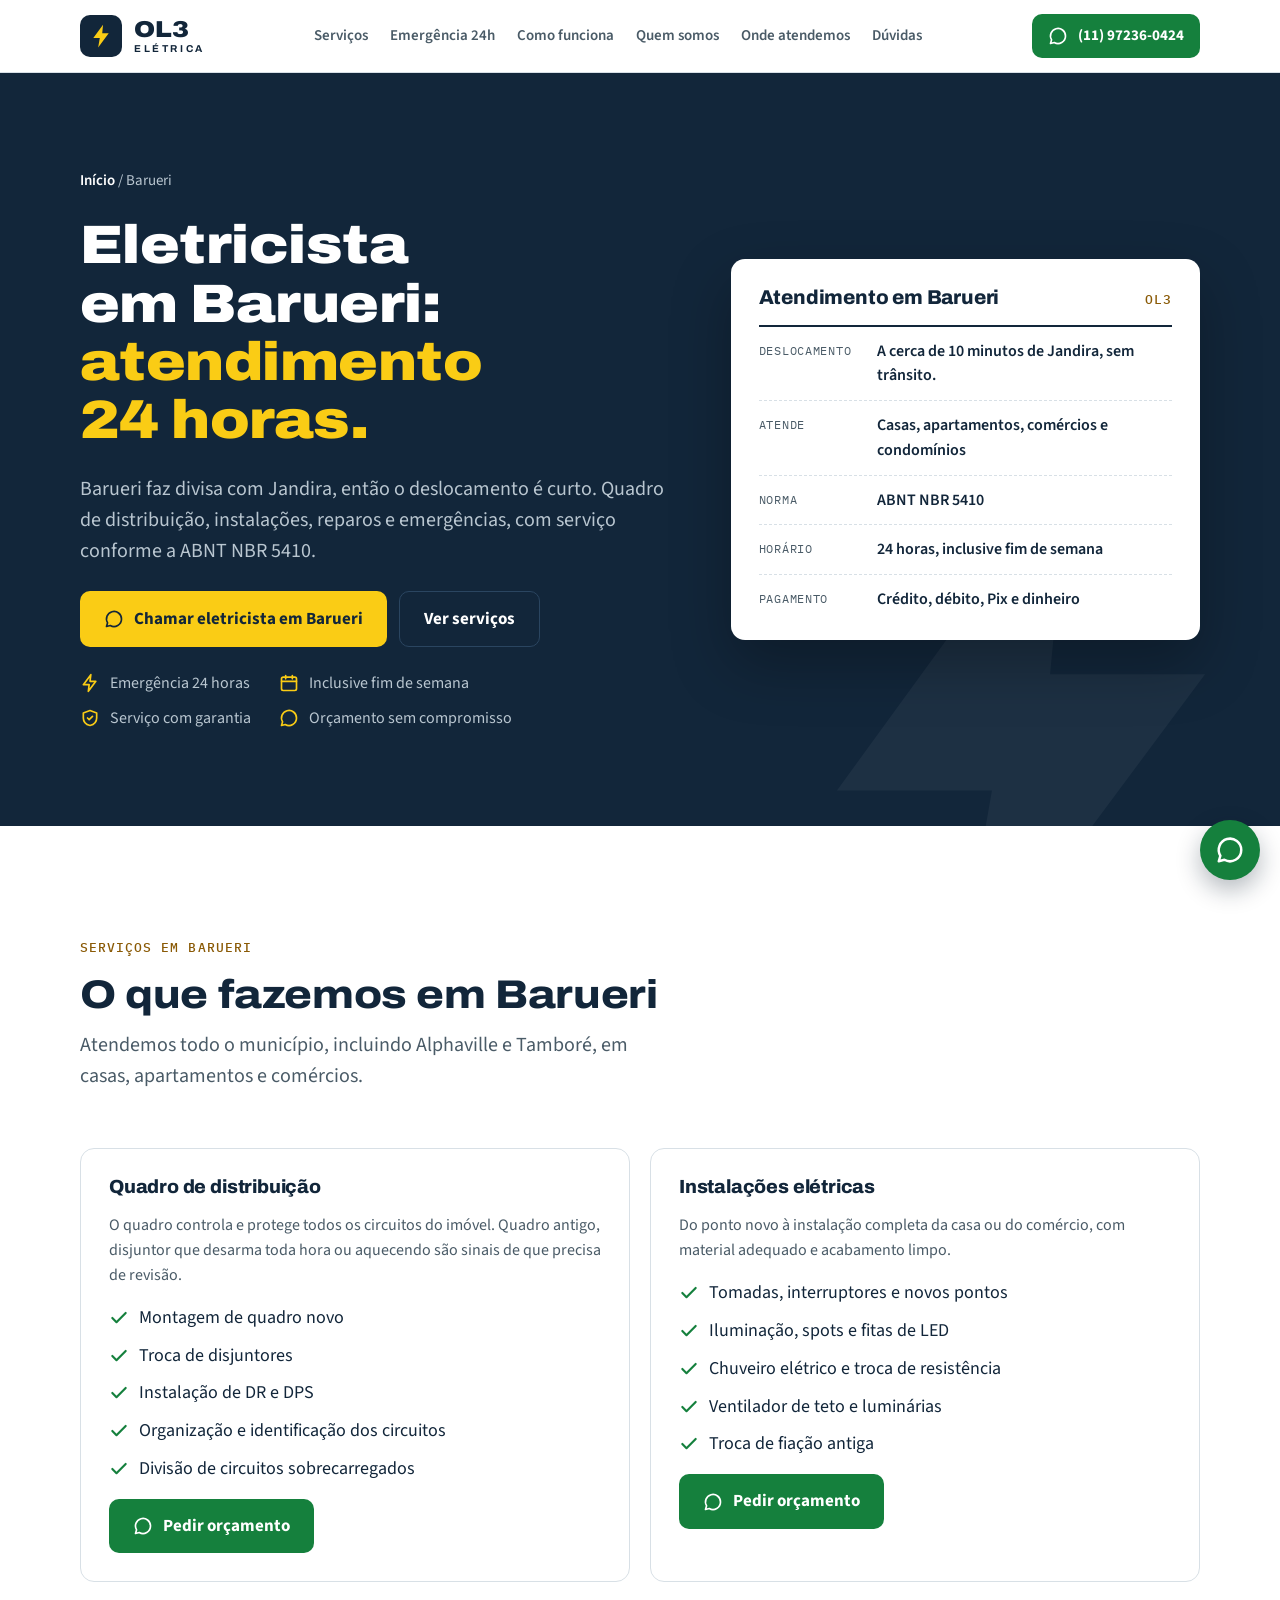
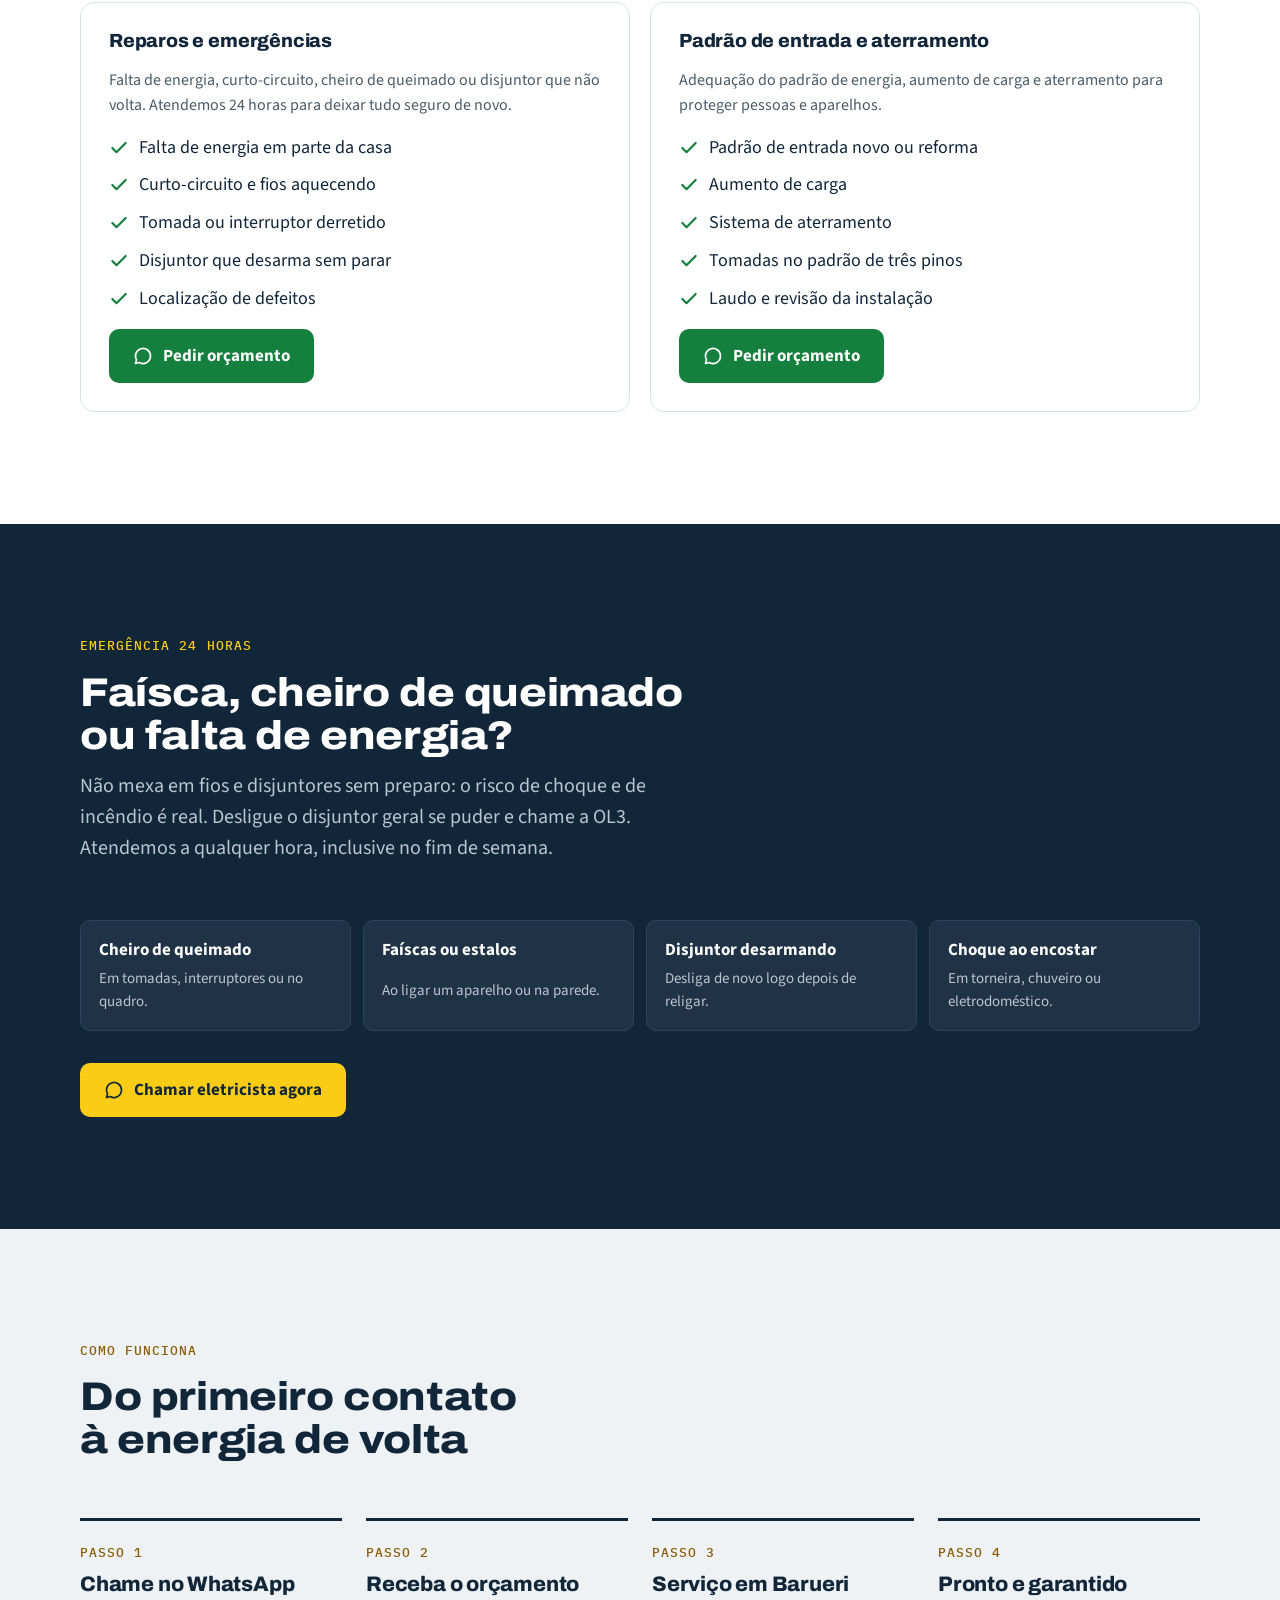
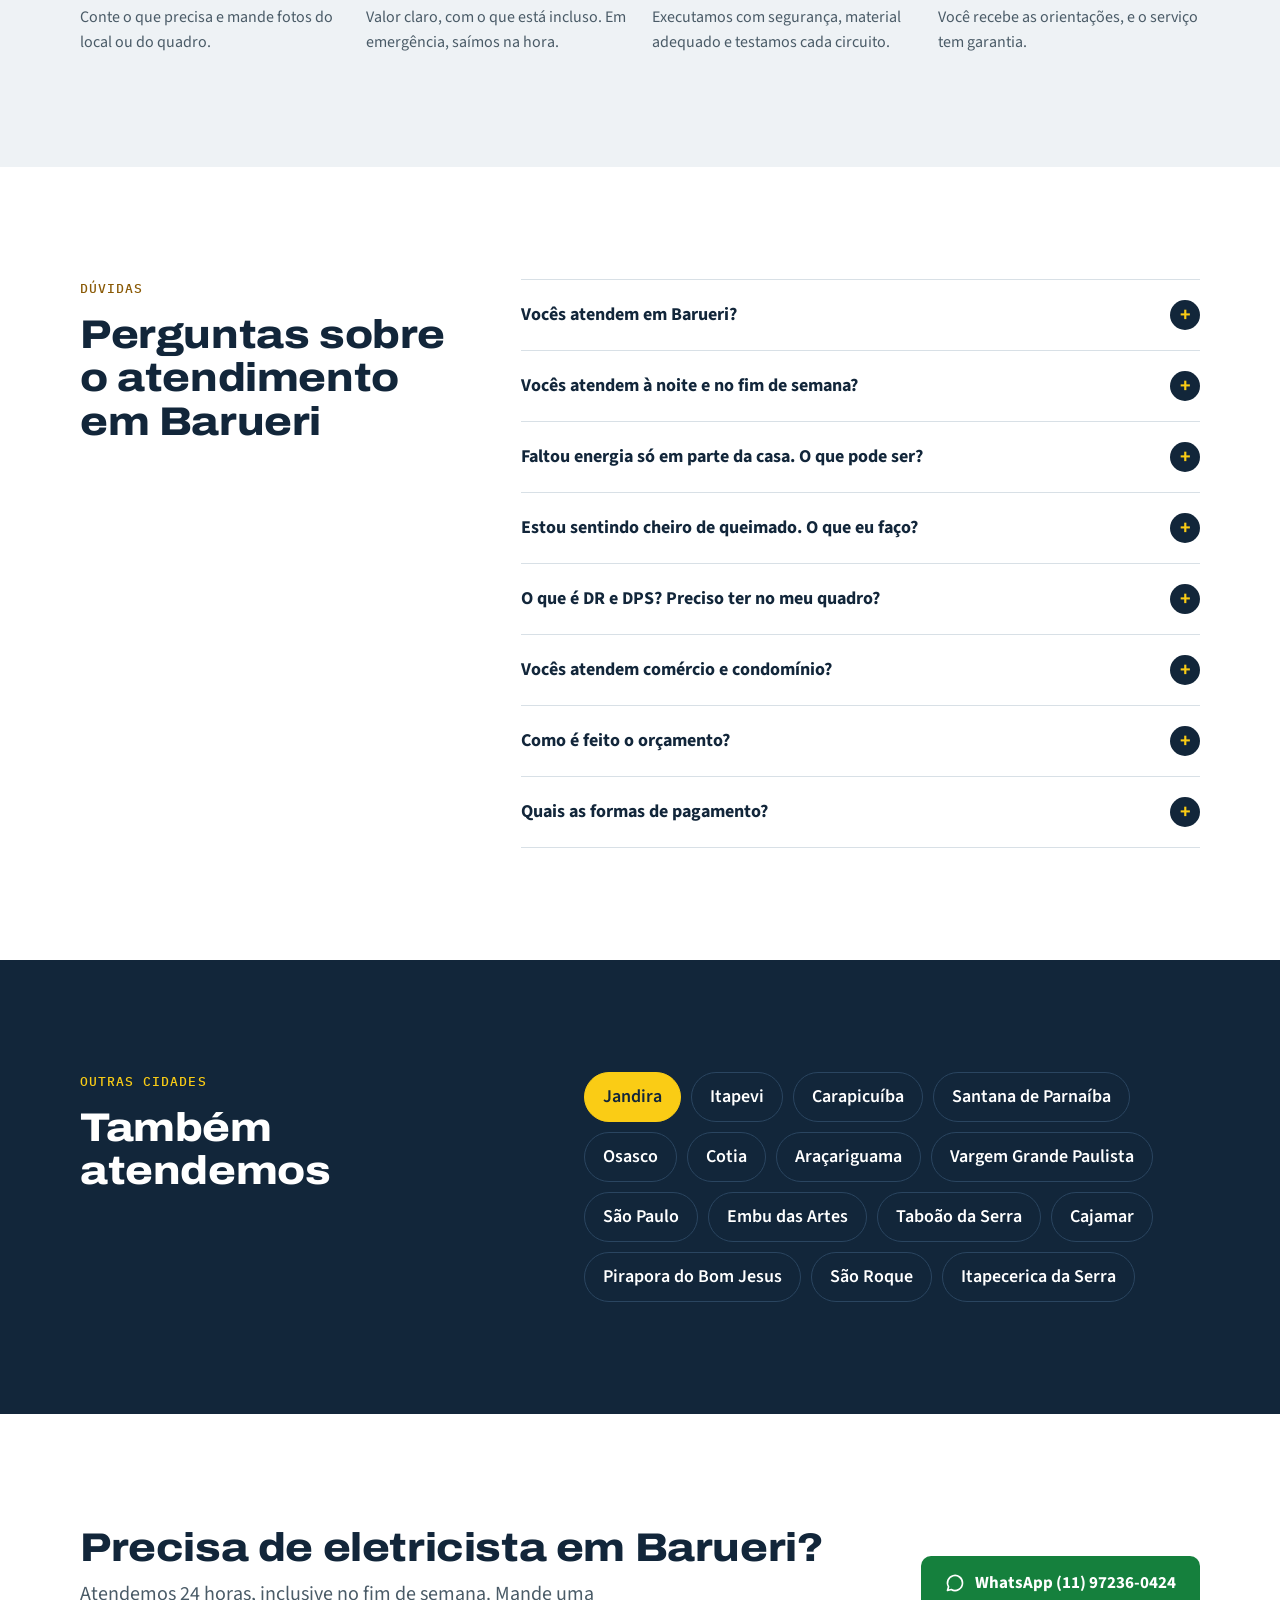
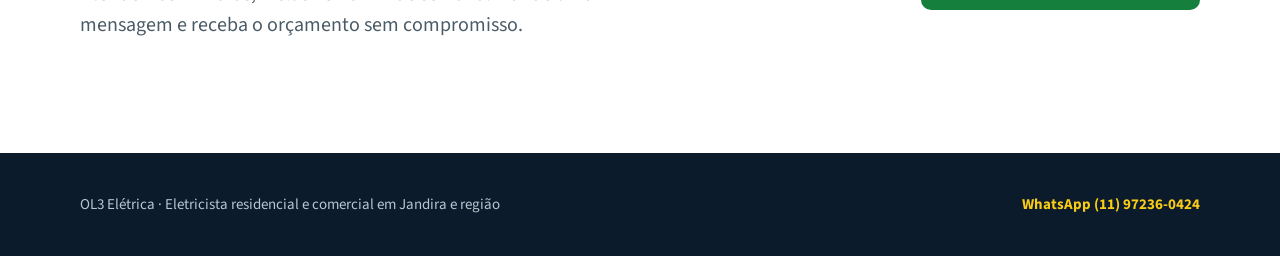
==== eletricista-barueri/index.html @ 916d2ab7 "Site da OL3 Elétrica: página de vendas e páginas por cidade Site estático gerado por scripts/gerar_s" ====
<!doctype html>
<html lang="pt-BR">
<head>
<meta charset="utf-8">
<meta name="viewport" content="width=device-width, initial-scale=1, viewport-fit=cover">
<title>Eletricista em Barueri 24h | OL3 Elétrica</title>
<meta name="description" content="Eletricista em Barueri: quadro de distribuição, instalações, reparos e emergência 24h, inclusive fim de semana. Orçamento sem compromisso no WhatsApp.">
<link rel="canonical" href="https://ol3-eletrica.vercel.app/eletricista-barueri/">
<meta property="og:title" content="Eletricista em Barueri | OL3 Elétrica">
<meta property="og:description" content="Eletricista em Barueri: quadro de distribuição, instalações, reparos e emergência 24h, inclusive fim de semana. Orçamento sem compromisso no WhatsApp.">
<meta property="og:type" content="website">
<meta property="og:url" content="https://ol3-eletrica.vercel.app/eletricista-barueri/">
<meta property="og:image" content="https://ol3-eletrica.vercel.app/assets/og-image.jpg">
<meta property="og:image:width" content="1200">
<meta property="og:image:height" content="630">
<meta property="og:image:alt" content="OL3 Elétrica: eletricista 24 horas em Jandira e região">
<meta property="og:locale" content="pt_BR">
<meta property="og:site_name" content="OL3 Elétrica">
<meta name="twitter:card" content="summary_large_image">
<meta name="theme-color" content="#12263A">
<link rel="icon" href="../favicon.svg" type="image/svg+xml">
<link rel="preconnect" href="https://fonts.googleapis.com">
<link rel="preconnect" href="https://fonts.gstatic.com" crossorigin>
<link rel="stylesheet" href="https://fonts.googleapis.com/css2?family=Archivo:wdth,wght@100,700;100,800;100,900;112,800;112,900&amp;family=IBM+Plex+Mono:wght@500&amp;family=Source+Sans+3:wght@400;600;700&amp;display=swap">
<link rel="stylesheet" href="../assets/site.css">
<script type="application/ld+json">
{
  "@context": "https://schema.org",
  "@type": "Service",
  "name": "Eletricista em Barueri",
  "serviceType": "Serviços elétricos residenciais e comerciais",
  "provider": {
    "@id": "https://ol3-eletrica.vercel.app/#empresa",
    "@type": "Electrician",
    "name": "OL3 Elétrica",
    "telephone": "+55-11-97236-0424",
    "url": "https://ol3-eletrica.vercel.app/"
  },
  "areaServed": {
    "@type": "City",
    "name": "Barueri"
  },
  "hoursAvailable": {
    "@type": "OpeningHoursSpecification",
    "dayOfWeek": [
      "Monday",
      "Tuesday",
      "Wednesday",
      "Thursday",
      "Friday",
      "Saturday",
      "Sunday"
    ],
    "opens": "00:00",
    "closes": "23:59"
  },
  "url": "https://ol3-eletrica.vercel.app/eletricista-barueri/"
}
</script>
<script type="application/ld+json">
{
  "@context": "https://schema.org",
  "@type": "BreadcrumbList",
  "itemListElement": [
    {
      "@type": "ListItem",
      "position": 1,
      "name": "Início",
      "item": "https://ol3-eletrica.vercel.app/"
    },
    {
      "@type": "ListItem",
      "position": 2,
      "name": "Eletricista em Barueri",
      "item": "https://ol3-eletrica.vercel.app/eletricista-barueri/"
    }
  ]
}
</script>
<script type="application/ld+json">
{
  "@context": "https://schema.org",
  "@type": "FAQPage",
  "mainEntity": [
    {
      "@type": "Question",
      "name": "Vocês atendem em Barueri?",
      "acceptedAnswer": {
        "@type": "Answer",
        "text": "Sim. Atendemos todo o município, incluindo Alphaville e Tamboré, em casas, apartamentos e comércios. A cerca de 10 minutos de Jandira, sem trânsito."
      }
    },
    {
      "@type": "Question",
      "name": "Vocês atendem à noite e no fim de semana?",
      "acceptedAnswer": {
        "@type": "Answer",
        "text": "Sim. Atendemos 24 horas, inclusive no fim de semana. Em emergência, chame no WhatsApp e conte o que aconteceu."
      }
    },
    {
      "@type": "Question",
      "name": "Faltou energia só em parte da casa. O que pode ser?",
      "acceptedAnswer": {
        "@type": "Answer",
        "text": "Normalmente é um disjuntor desarmado, um DR atuando ou um defeito no circuito. Confira o quadro. Se o disjuntor desarmar de novo ao religar, não insista: há um problema no circuito e é hora de chamar um eletricista."
      }
    },
    {
      "@type": "Question",
      "name": "Estou sentindo cheiro de queimado. O que eu faço?",
      "acceptedAnswer": {
        "@type": "Answer",
        "text": "Desligue o disjuntor do circuito (ou o geral, se não souber qual é), não mexa em fios e chame um eletricista. Cheiro de queimado indica aquecimento e risco de incêndio."
      }
    },
    {
      "@type": "Question",
      "name": "O que é DR e DPS? Preciso ter no meu quadro?",
      "acceptedAnswer": {
        "@type": "Answer",
        "text": "O DR desliga o circuito quando há fuga de corrente e protege as pessoas contra choque. O DPS protege os aparelhos contra surtos, como os causados por raios. A norma NBR 5410 exige o DR nas áreas molhadas, e os dois são recomendados para toda casa."
      }
    },
    {
      "@type": "Question",
      "name": "Vocês atendem comércio e condomínio?",
      "acceptedAnswer": {
        "@type": "Answer",
        "text": "Sim. Atendemos casas, apartamentos, lojas, escritórios e áreas comuns de condomínios."
      }
    },
    {
      "@type": "Question",
      "name": "Como é feito o orçamento?",
      "acceptedAnswer": {
        "@type": "Answer",
        "text": "Pelo WhatsApp. Conte o que precisa e mande fotos do local ou do quadro. Para serviços maiores, agendamos uma visita. Você só aprova depois de ver o que está incluso."
      }
    },
    {
      "@type": "Question",
      "name": "Quais as formas de pagamento?",
      "acceptedAnswer": {
        "@type": "Answer",
        "text": "Cartão de crédito, cartão de débito, Pix e dinheiro."
      }
    }
  ]
}
</script>
</head>
<body>

<svg width="0" height="0" style="position:absolute" aria-hidden="true">
  <defs>
    <symbol id="i-wa" viewBox="0 0 24 24"><path d="M21 12a9 9 0 0 1-13.5 7.8L3 21l1.3-4.4A9 9 0 1 1 21 12z" fill="none" stroke="currentColor" stroke-width="2" stroke-linecap="round" stroke-linejoin="round"/></symbol>
    <symbol id="i-check" viewBox="0 0 24 24"><path d="M20 6 9 17l-5-5" fill="none" stroke="#15803D" stroke-width="2.6" stroke-linecap="round" stroke-linejoin="round"/></symbol>
    <symbol id="i-logo" viewBox="0 0 64 64"><path d="M37 4 13 37h16l-4 23 26-35H35z" fill="#FACC15"/></symbol>
    <symbol id="i-bolt" viewBox="0 0 24 24"><path d="M13 2 4 14h7l-1 8 9-12h-7z" fill="none" stroke="currentColor" stroke-width="2" stroke-linecap="round" stroke-linejoin="round"/></symbol>
    <symbol id="i-cal" viewBox="0 0 24 24"><g fill="none" stroke="currentColor" stroke-width="2" stroke-linecap="round" stroke-linejoin="round"><rect x="3" y="5" width="18" height="16" rx="2"/><path d="M3 10h18M8 3v4M16 3v4"/></g></symbol>
    <symbol id="i-shield" viewBox="0 0 24 24"><g fill="none" stroke="currentColor" stroke-width="2" stroke-linecap="round" stroke-linejoin="round"><path d="M12 3l8 3v6c0 5-3.5 8-8 9-4.5-1-8-4-8-9V6z"/><path d="m9 12 2 2 4-4"/></g></symbol>
    <symbol id="i-alert" viewBox="0 0 24 24"><g fill="none" stroke="currentColor" stroke-width="2" stroke-linecap="round" stroke-linejoin="round"><path d="M10.3 3.9 1.8 18a2 2 0 0 0 1.7 3h17a2 2 0 0 0 1.7-3L13.7 3.9a2 2 0 0 0-3.4 0z"/><path d="M12 9v4M12 17h.01"/></g></symbol>
  </defs>
</svg>

<header class="top">
  <div class="wrap top-bar">
    <a class="brand" href="../" aria-label="OL3 Elétrica, início">
      <span class="brand-mark"><svg width="26" height="26" aria-hidden="true"><use href="#i-logo"/></svg></span>
      <span class="brand-name"><b>OL3</b><small>ELÉTRICA</small></span>
    </a>
    <nav class="nav" aria-label="Principal">
      <a href="../#servicos">Serviços</a>
      <a href="../#emergencia">Emergência 24h</a>
      <a href="../#como-funciona">Como funciona</a>
      <a href="../#quem-somos">Quem somos</a>
      <a href="../#regioes">Onde atendemos</a>
      <a href="../#duvidas">Dúvidas</a>
    </nav>
    <a class="btn btn--whats" href="https://wa.me/5511972360424?text=Ol%C3%A1%21%20Preciso%20de%20um%20eletricista%20em%20Barueri." aria-label="WhatsApp (11) 97236-0424">
      <svg width="20" height="20" aria-hidden="true"><use href="#i-wa"/></svg><span>(11) 97236-0424</span>
    </a>
  </div>
  <nav class="subnav" aria-label="Seções">
    <div class="wrap">
      <a href="../#servicos">Serviços</a>
      <a href="../#emergencia">Emergência 24h</a>
      <a href="../#como-funciona">Como funciona</a>
      <a href="../#quem-somos">Quem somos</a>
      <a href="../#regioes">Onde atendemos</a>
      <a href="../#duvidas">Dúvidas</a>
    </div>
  </nav>
</header>

<main>

<section class="hero">
  <svg class="hero-flame" viewBox="0 0 64 64" aria-hidden="true"><path d="M37 4 13 37h16l-4 23 26-35H35z"/></svg>
  <div class="wrap hero-grid">
    <div class="hero-copy">
      <nav class="crumbs" aria-label="Você está em"><a href="../">Início</a> <span aria-hidden="true">/</span> Barueri</nav>
      <h1>Eletricista em Barueri: <em>atendimento 24 horas.</em></h1>
      <p class="lead">Barueri faz divisa com Jandira, então o deslocamento é curto. Quadro de distribuição, instalações, reparos e emergências, com serviço conforme a ABNT NBR 5410.</p>
      <div class="actions">
        <a class="btn btn--flame" href="https://wa.me/5511972360424?text=Ol%C3%A1%21%20Preciso%20de%20um%20eletricista%20em%20Barueri."><svg width="20" height="20" aria-hidden="true"><use href="#i-wa"/></svg>Chamar eletricista em Barueri</a>
        <a class="btn btn--ghost" href="#servicos">Ver serviços</a>
      </div>
      <ul class="proof">
        <li><svg width="20" height="20" aria-hidden="true"><use href="#i-bolt"/></svg>Emergência 24 horas</li>
        <li><svg width="20" height="20" aria-hidden="true"><use href="#i-cal"/></svg>Inclusive fim de semana</li>
        <li><svg width="20" height="20" aria-hidden="true"><use href="#i-shield"/></svg>Serviço com garantia</li>
        <li><svg width="20" height="20" aria-hidden="true"><use href="#i-wa"/></svg>Orçamento sem compromisso</li>
      </ul>
    </div>
    <aside class="sheet" aria-label="Resumo do atendimento em Barueri">
      <div class="sheet-title"><h2>Atendimento em Barueri</h2><span class="label">OL3</span></div>
      <dl>
        <div class="row"><dt>Deslocamento</dt><dd>A cerca de 10 minutos de Jandira, sem trânsito.</dd></div>
        <div class="row"><dt>Atende</dt><dd>Casas, apartamentos, comércios e condomínios</dd></div>
        <div class="row"><dt>Norma</dt><dd>ABNT NBR 5410</dd></div>
        <div class="row"><dt>Horário</dt><dd>24 horas, inclusive fim de semana</dd></div>
        <div class="row"><dt>Pagamento</dt><dd>Crédito, débito, Pix e dinheiro</dd></div>
      </dl>
    </aside>
  </div>
</section>

<section id="servicos" class="band">
  <div class="wrap">
    <div class="head">
      <span class="label">Serviços em Barueri</span>
      <h2>O que fazemos em Barueri</h2>
      <p class="lead">Atendemos todo o município, incluindo Alphaville e Tamboré, em casas, apartamentos e comércios.</p>
    </div>
    <div class="grid2">
      <article class="panel" id="quadro">
        <h3>Quadro de distribuição</h3>
        <p class="muted">O quadro controla e protege todos os circuitos do imóvel. Quadro antigo, disjuntor que desarma toda hora ou aquecendo são sinais de que precisa de revisão.</p>
        <ul class="list">
          <li><svg width="20" height="20" aria-hidden="true"><use href="#i-check"/></svg>Montagem de quadro novo</li>
          <li><svg width="20" height="20" aria-hidden="true"><use href="#i-check"/></svg>Troca de disjuntores</li>
          <li><svg width="20" height="20" aria-hidden="true"><use href="#i-check"/></svg>Instalação de DR e DPS</li>
          <li><svg width="20" height="20" aria-hidden="true"><use href="#i-check"/></svg>Organização e identificação dos circuitos</li>
          <li><svg width="20" height="20" aria-hidden="true"><use href="#i-check"/></svg>Divisão de circuitos sobrecarregados</li>
        </ul>
        <a class="btn btn--whats" href="https://wa.me/5511972360424?text=Ol%C3%A1%21%20Quero%20um%20or%C3%A7amento%20em%20Barueri%20para%20quadro%20de%20distribui%C3%A7%C3%A3o."><svg width="20" height="20" aria-hidden="true"><use href="#i-wa"/></svg>Pedir orçamento</a>
      </article>
      <article class="panel" id="instalacoes">
        <h3>Instalações elétricas</h3>
        <p class="muted">Do ponto novo à instalação completa da casa ou do comércio, com material adequado e acabamento limpo.</p>
        <ul class="list">
          <li><svg width="20" height="20" aria-hidden="true"><use href="#i-check"/></svg>Tomadas, interruptores e novos pontos</li>
          <li><svg width="20" height="20" aria-hidden="true"><use href="#i-check"/></svg>Iluminação, spots e fitas de LED</li>
          <li><svg width="20" height="20" aria-hidden="true"><use href="#i-check"/></svg>Chuveiro elétrico e troca de resistência</li>
          <li><svg width="20" height="20" aria-hidden="true"><use href="#i-check"/></svg>Ventilador de teto e luminárias</li>
          <li><svg width="20" height="20" aria-hidden="true"><use href="#i-check"/></svg>Troca de fiação antiga</li>
        </ul>
        <a class="btn btn--whats" href="https://wa.me/5511972360424?text=Ol%C3%A1%21%20Quero%20um%20or%C3%A7amento%20em%20Barueri%20de%20instala%C3%A7%C3%A3o%20el%C3%A9trica."><svg width="20" height="20" aria-hidden="true"><use href="#i-wa"/></svg>Pedir orçamento</a>
      </article>
      <article class="panel" id="reparos">
        <h3>Reparos e emergências</h3>
        <p class="muted">Falta de energia, curto-circuito, cheiro de queimado ou disjuntor que não volta. Atendemos 24 horas para deixar tudo seguro de novo.</p>
        <ul class="list">
          <li><svg width="20" height="20" aria-hidden="true"><use href="#i-check"/></svg>Falta de energia em parte da casa</li>
          <li><svg width="20" height="20" aria-hidden="true"><use href="#i-check"/></svg>Curto-circuito e fios aquecendo</li>
          <li><svg width="20" height="20" aria-hidden="true"><use href="#i-check"/></svg>Tomada ou interruptor derretido</li>
          <li><svg width="20" height="20" aria-hidden="true"><use href="#i-check"/></svg>Disjuntor que desarma sem parar</li>
          <li><svg width="20" height="20" aria-hidden="true"><use href="#i-check"/></svg>Localização de defeitos</li>
        </ul>
        <a class="btn btn--whats" href="https://wa.me/5511972360424?text=Ol%C3%A1%21%20Preciso%20de%20um%20eletricista%20em%20Barueri%20para%20um%20reparo."><svg width="20" height="20" aria-hidden="true"><use href="#i-wa"/></svg>Pedir orçamento</a>
      </article>
      <article class="panel" id="padrao">
        <h3>Padrão de entrada e aterramento</h3>
        <p class="muted">Adequação do padrão de energia, aumento de carga e aterramento para proteger pessoas e aparelhos.</p>
        <ul class="list">
          <li><svg width="20" height="20" aria-hidden="true"><use href="#i-check"/></svg>Padrão de entrada novo ou reforma</li>
          <li><svg width="20" height="20" aria-hidden="true"><use href="#i-check"/></svg>Aumento de carga</li>
          <li><svg width="20" height="20" aria-hidden="true"><use href="#i-check"/></svg>Sistema de aterramento</li>
          <li><svg width="20" height="20" aria-hidden="true"><use href="#i-check"/></svg>Tomadas no padrão de três pinos</li>
          <li><svg width="20" height="20" aria-hidden="true"><use href="#i-check"/></svg>Laudo e revisão da instalação</li>
        </ul>
        <a class="btn btn--whats" href="https://wa.me/5511972360424?text=Ol%C3%A1%21%20Quero%20um%20or%C3%A7amento%20em%20Barueri%20para%20padr%C3%A3o%20de%20entrada%20ou%20aterramento."><svg width="20" height="20" aria-hidden="true"><use href="#i-wa"/></svg>Pedir orçamento</a>
      </article>
    </div>
  </div>
</section>

<section id="emergencia" class="band band--dark">
  <div class="wrap">
    <div class="head">
      <span class="label">Emergência 24 horas</span>
      <h2>Faísca, cheiro de queimado ou falta de energia?</h2>
      <p class="lead lead--dark">Não mexa em fios e disjuntores sem preparo: o risco de choque e de incêndio é real. Desligue o disjuntor geral se puder e chame a OL3. Atendemos a qualquer hora, inclusive no fim de semana.</p>
    </div>
    <ul class="symptoms symptoms--dark">
      <li class="symptom"><b>Cheiro de queimado</b><span>Em tomadas, interruptores ou no quadro.</span></li>
      <li class="symptom"><b>Faíscas ou estalos</b><span>Ao ligar um aparelho ou na parede.</span></li>
      <li class="symptom"><b>Disjuntor desarmando</b><span>Desliga de novo logo depois de religar.</span></li>
      <li class="symptom"><b>Choque ao encostar</b><span>Em torneira, chuveiro ou eletrodoméstico.</span></li>
    </ul>
    <div class="actions" style="margin-top:32px">
      <a class="btn btn--flame" href="https://wa.me/5511972360424?text=Ol%C3%A1%21%20Estou%20com%20uma%20emerg%C3%AAncia%20el%C3%A9trica%20em%20Barueri."><svg width="20" height="20" aria-hidden="true"><use href="#i-wa"/></svg>Chamar eletricista agora</a>
    </div>
  </div>
</section>

<section id="como-funciona" class="band band--mist">
  <div class="wrap">
    <div class="head">
      <span class="label">Como funciona</span>
      <h2>Do primeiro contato à energia de volta</h2>
    </div>
    <ol class="steps">
      <li class="step"><h3>Chame no WhatsApp</h3><p>Conte o que precisa e mande fotos do local ou do quadro.</p></li>
      <li class="step"><h3>Receba o orçamento</h3><p>Valor claro, com o que está incluso. Em emergência, saímos na hora.</p></li>
      <li class="step"><h3>Serviço em Barueri</h3><p>Executamos com segurança, material adequado e testamos cada circuito.</p></li>
      <li class="step"><h3>Pronto e garantido</h3><p>Você recebe as orientações, e o serviço tem garantia.</p></li>
    </ol>
  </div>
</section>

<section id="duvidas" class="band">
  <div class="wrap faq">
    <div class="head">
      <span class="label">Dúvidas</span>
      <h2>Perguntas sobre o atendimento em Barueri</h2>
    </div>
    <div class="qa">
      <details><summary>Vocês atendem em Barueri?</summary><p>Sim. Atendemos todo o município, incluindo Alphaville e Tamboré, em casas, apartamentos e comércios. A cerca de 10 minutos de Jandira, sem trânsito.</p></details>
      <details><summary>Vocês atendem à noite e no fim de semana?</summary><p>Sim. Atendemos 24 horas, inclusive no fim de semana. Em emergência, chame no WhatsApp e conte o que aconteceu.</p></details>
      <details><summary>Faltou energia só em parte da casa. O que pode ser?</summary><p>Normalmente é um disjuntor desarmado, um DR atuando ou um defeito no circuito. Confira o quadro. Se o disjuntor desarmar de novo ao religar, não insista: há um problema no circuito e é hora de chamar um eletricista.</p></details>
      <details><summary>Estou sentindo cheiro de queimado. O que eu faço?</summary><p>Desligue o disjuntor do circuito (ou o geral, se não souber qual é), não mexa em fios e chame um eletricista. Cheiro de queimado indica aquecimento e risco de incêndio.</p></details>
      <details><summary>O que é DR e DPS? Preciso ter no meu quadro?</summary><p>O DR desliga o circuito quando há fuga de corrente e protege as pessoas contra choque. O DPS protege os aparelhos contra surtos, como os causados por raios. A norma NBR 5410 exige o DR nas áreas molhadas, e os dois são recomendados para toda casa.</p></details>
      <details><summary>Vocês atendem comércio e condomínio?</summary><p>Sim. Atendemos casas, apartamentos, lojas, escritórios e áreas comuns de condomínios.</p></details>
      <details><summary>Como é feito o orçamento?</summary><p>Pelo WhatsApp. Conte o que precisa e mande fotos do local ou do quadro. Para serviços maiores, agendamos uma visita. Você só aprova depois de ver o que está incluso.</p></details>
      <details><summary>Quais as formas de pagamento?</summary><p>Cartão de crédito, cartão de débito, Pix e dinheiro.</p></details>
    </div>
  </div>
</section>

<section id="regioes" class="band band--dark">
  <div class="wrap regions">
    <div class="head">
      <span class="label">Outras cidades</span>
      <h2>Também atendemos</h2>
    </div>
    <ul class="cities">
      <li><a href="../eletricista-jandira/">Jandira</a></li>
      <li><a href="../eletricista-itapevi/">Itapevi</a></li>
      <li><a href="../eletricista-carapicuiba/">Carapicuíba</a></li>
      <li><a href="../eletricista-santana-de-parnaiba/">Santana de Parnaíba</a></li>
      <li><a href="../eletricista-osasco/">Osasco</a></li>
      <li><a href="../eletricista-cotia/">Cotia</a></li>
      <li>Araçariguama</li>
      <li>Vargem Grande Paulista</li>
      <li><a href="../eletricista-sao-paulo/">São Paulo</a></li>
      <li>Embu das Artes</li>
      <li>Taboão da Serra</li>
      <li>Cajamar</li>
      <li>Pirapora do Bom Jesus</li>
      <li>São Roque</li>
      <li>Itapecerica da Serra</li>
    </ul>
  </div>
</section>

<section class="band">
  <div class="wrap cta">
    <div>
      <h2>Precisa de eletricista em Barueri?</h2>
      <p class="lead">Atendemos 24 horas, inclusive no fim de semana. Mande uma mensagem e receba o orçamento sem compromisso.</p>
    </div>
    <a class="btn btn--whats" href="https://wa.me/5511972360424?text=Ol%C3%A1%21%20Preciso%20de%20um%20eletricista%20em%20Barueri."><svg width="20" height="20" aria-hidden="true"><use href="#i-wa"/></svg>WhatsApp (11) 97236-0424</a>
  </div>
</section>

</main>

<footer>
  <div class="wrap foot">
    <span>OL3 Elétrica · Eletricista residencial e comercial em Jandira e região</span>
    <a href="https://wa.me/5511972360424">WhatsApp (11) 97236-0424</a>
  </div>
</footer>

<a class="float" href="https://wa.me/5511972360424?text=Ol%C3%A1%21%20Preciso%20de%20um%20eletricista%20em%20Barueri." aria-label="Falar com a OL3 Elétrica no WhatsApp"><svg width="30" height="30" aria-hidden="true"><use href="#i-wa"/></svg></a>
<div class="mbar"><a class="btn btn--whats" href="https://wa.me/5511972360424?text=Ol%C3%A1%21%20Preciso%20de%20um%20eletricista%20em%20Barueri."><svg width="20" height="20" aria-hidden="true"><use href="#i-wa"/></svg>Chamar eletricista no WhatsApp · 24h</a></div>
<script defer src="/_vercel/insights/script.js"></script>
<script defer src="/assets/medicao.js"></script>
</body>
</html>
---- assets/site.css ----
/* OL3 Elétrica: mesmo sistema visual da OL3 Aquecedores ("ordem de serviço"), com o raio como marca. */
:root{
  --navy:#12263A;      /* brand, headings, dark bands */
  --navy-deep:#0B1B2B; /* emergency strip, footer */
  --flame:#FACC15;     /* brand accent, used sparingly */
  --flame-ink:#8A5A06; /* accent as text on light */
  --whats:#15803D;     /* WhatsApp actions only */
  --paper:#FFFFFF;
  --mist:#EEF2F5;      /* navy-biased neutral surface */
  --ink:#12263A;
  --ink-2:#4A5B67;
  --line:#D8E0E6;
  --on-dark:#FFFFFF;
  --on-dark-2:#B9C6D0;
  --line-dark:#2A4560;
  --live:#4ADE80;       /* "online" indicator on dark */

  --f-display:'Archivo','Arial Narrow',system-ui,sans-serif;
  --f-body:'Source Sans 3',system-ui,-apple-system,'Segoe UI',sans-serif;
  --f-mono:'IBM Plex Mono',ui-monospace,'SFMono-Regular',Menlo,monospace;

  --s-1:clamp(34px,4.6vw,54px);
  --s-2:clamp(28px,3.4vw,40px);
  --s-3:21px;
  --s-body:18px;
  --s-label:13px;

  --max:1160px;
  --radius:14px;
  color-scheme:light;
}
*{box-sizing:border-box}
html{scroll-behavior:smooth;scroll-padding-top:96px}
@media (prefers-reduced-motion:reduce){html{scroll-behavior:auto}*{transition:none!important}}
body{margin:0;background:var(--paper);color:var(--ink);font-family:var(--f-body);font-size:var(--s-body);line-height:1.55;-webkit-font-smoothing:antialiased}
body::before{content:"";position:fixed;inset:0 0 auto;height:env(safe-area-inset-top,0px);z-index:60;background:var(--paper)}
img{max-width:100%;display:block}
a{color:inherit}
:focus-visible{outline:3px solid var(--flame);outline-offset:3px;border-radius:6px}
h1,h2,h3{font-family:var(--f-display);font-weight:800;line-height:1.08;margin:0;text-wrap:balance;letter-spacing:-0.01em}
h1{font-size:var(--s-1);font-stretch:112%;font-weight:900}
h2{font-size:var(--s-2);font-stretch:112%}
h3{font-size:var(--s-3)}
p{margin:0}
ul,ol{margin:0;padding:0;list-style:none}

.wrap{max-width:var(--max);margin:0 auto;padding-left:max(20px,env(safe-area-inset-left,0px));padding-right:max(20px,env(safe-area-inset-right,0px))}
.band{padding-block:clamp(64px,9vw,112px)}
.band--mist{background:var(--mist)}
.band--dark{background:var(--navy);color:var(--on-dark)}
.label{font-family:var(--f-mono);font-size:var(--s-label);font-weight:500;letter-spacing:.08em;text-transform:uppercase;color:var(--flame-ink)}
.band--dark .label,.hero .label{color:var(--flame)}
.lead{font-size:20px;color:var(--ink-2);max-width:60ch}
.head{display:grid;gap:14px;max-width:720px;margin-bottom:clamp(36px,5vw,56px)}

/* Buttons */
.btn{display:inline-flex;align-items:center;justify-content:center;gap:10px;min-height:52px;padding:14px 24px;border-radius:10px;font-weight:700;font-size:17px;text-decoration:none;transition:transform .15s ease,background-color .15s ease}
.btn:hover{transform:translateY(-1px)}
.btn svg{flex:none}
.btn--whats{background:var(--whats);color:var(--on-dark)}
.btn--whats:hover{background:#166534}
.btn--flame{background:var(--flame);color:var(--navy)}
.btn--ghost{border:1.5px solid var(--line-dark);color:var(--on-dark)}

/* Header */
.top{position:sticky;top:env(safe-area-inset-top,0px);z-index:50;background:var(--paper);border-bottom:1px solid var(--line)}
.top-bar{display:flex;align-items:center;justify-content:space-between;gap:20px;min-height:72px}
.brand{display:flex;align-items:center;gap:12px;text-decoration:none;flex:none}
.brand-mark{width:42px;height:42px;border-radius:10px;background:var(--navy);display:grid;place-items:center}
.brand-name{display:grid;line-height:1}
.brand-name b{font-family:var(--f-display);font-weight:900;font-stretch:112%;font-size:23px}
.brand-name small{font-family:var(--f-display);font-weight:700;font-size:10px;letter-spacing:.26em;margin-top:3px}
.nav{display:flex;align-items:center;gap:22px;font-size:15px;font-weight:600}
.nav a{text-decoration:none;padding:8px 0;color:var(--ink-2)}
.nav a:hover{color:var(--ink)}
.top .btn{min-height:44px;padding:10px 16px;font-size:15px}
.subnav{display:none}
@media (max-width:1060px){
  .nav{display:none}
  .subnav{display:block;border-top:1px solid var(--line);overflow-x:auto;scrollbar-width:none}
  .subnav::-webkit-scrollbar{display:none}
  .subnav .wrap{display:flex;gap:22px;min-height:44px;align-items:center;white-space:nowrap;font-size:15px;font-weight:600}
  .subnav a{text-decoration:none;color:var(--ink-2)}
}
@media (max-width:480px){.top .btn span{display:none}.top .btn{width:44px;padding:0}}

/* Hero */
.hero{position:relative;overflow:hidden;background:var(--navy);color:var(--on-dark);padding-block:clamp(56px,8vw,96px)}
.hero-flame{position:absolute;right:-4%;bottom:-30%;width:min(620px,80vw);height:auto;fill:var(--on-dark);opacity:.045;pointer-events:none}
.hero-grid{position:relative;display:grid;grid-template-columns:minmax(0,1.25fr) minmax(0,1fr);gap:clamp(36px,5vw,72px);align-items:center}
.hero-copy{display:grid;gap:24px;min-width:0}
.hero h1 em{font-style:normal;color:var(--flame)}
.hero .lead{color:var(--on-dark-2)}
.actions{display:flex;flex-wrap:wrap;gap:12px}
.sheet{background:var(--paper);color:var(--ink);border-radius:var(--radius);padding:28px;box-shadow:0 24px 60px rgba(0,0,0,.28);min-width:0}
.sheet-title{display:flex;justify-content:space-between;align-items:baseline;gap:12px;padding-bottom:14px;border-bottom:2px solid var(--navy)}
.sheet-title h2{font-size:20px;font-stretch:100%}
.sheet .label{color:var(--flame-ink)}
.sheet dl{margin:0;display:grid}
.sheet .row{display:grid;grid-template-columns:104px minmax(0,1fr);gap:14px;padding:12px 0;border-bottom:1px dashed var(--line)}
.sheet .row:last-child{border-bottom:0;padding-bottom:0}
.sheet dt{font-family:var(--f-mono);font-size:12px;letter-spacing:.06em;text-transform:uppercase;color:var(--ink-2);padding-top:3px}
.sheet dd{margin:0;font-weight:600;font-size:16px}
@media (max-width:880px){.hero-grid{grid-template-columns:1fr}}
@media (max-width:420px){.sheet{padding:22px}.sheet .row{grid-template-columns:1fr;gap:2px}}

/* Quem somos */
.about{display:grid;grid-template-columns:minmax(0,1fr) minmax(0,1.3fr);gap:clamp(36px,6vw,80px);align-items:center}
.badge-card{background:var(--navy);color:var(--on-dark);border-radius:var(--radius);padding:36px;display:grid;gap:22px;max-width:440px}
.monogram{width:96px;height:96px;border-radius:50%;background:var(--flame);color:var(--navy);display:grid;place-items:center;font-family:var(--f-display);font-weight:900;font-stretch:112%;font-size:38px}
.badge-card p{color:var(--on-dark-2);font-size:16px}
.badge-card strong{display:block;color:var(--on-dark);font-family:var(--f-display);font-size:24px;font-weight:800;margin-bottom:4px}
.about-copy{display:grid;gap:20px;min-width:0}
.checks{display:grid;grid-template-columns:repeat(2,minmax(0,1fr));gap:12px 24px}
.checks li,.list li{display:flex;gap:10px;align-items:flex-start}
.checks svg,.list svg{flex:none;margin-top:4px}
@media (max-width:820px){.about{grid-template-columns:1fr}.checks{grid-template-columns:1fr}}

/* Como funciona */
.steps{display:grid;grid-template-columns:repeat(4,minmax(0,1fr));gap:24px;counter-reset:step}
.step{display:grid;gap:10px;align-content:start;padding-top:22px;border-top:3px solid var(--navy)}
.step::before{counter-increment:step;content:"Passo " counter(step);font-family:var(--f-mono);font-size:var(--s-label);color:var(--flame-ink);font-weight:500;letter-spacing:.08em;text-transform:uppercase}
.step p{color:var(--ink-2);font-size:16px}
@media (max-width:900px){.steps{grid-template-columns:repeat(2,minmax(0,1fr));row-gap:36px}}
@media (max-width:520px){.steps{grid-template-columns:1fr}}

/* Serviços */
.service{display:grid;grid-template-columns:minmax(0,1fr) minmax(0,1fr);gap:clamp(28px,4vw,56px);align-items:start}
.service-copy{display:grid;gap:20px;min-width:0}
.panels{display:grid;gap:16px;min-width:0}
.panel{border:1px solid var(--line);border-radius:var(--radius);padding:28px;display:grid;gap:16px;background:var(--paper);min-width:0}
.panel h3{font-size:19px}
.muted{color:var(--ink-2);font-size:16px}
.list{display:grid;gap:10px}
.list--dash li{color:var(--ink-2)}
.note{border-left:4px solid var(--flame);background:var(--mist);padding:16px 18px;border-radius:0 10px 10px 0;font-size:16px;color:var(--ink-2)}
.note strong{color:var(--ink)}
.brands{font-size:16px;color:var(--ink-2)}
.brands b{color:var(--ink)}
@media (max-width:860px){.service{grid-template-columns:1fr}}

.symptoms-block{margin-top:clamp(40px,5vw,64px);display:grid;gap:18px}
.symptoms{display:grid;grid-template-columns:repeat(4,minmax(0,1fr));gap:12px}
.symptom{background:var(--paper);border-radius:10px;padding:16px 18px;display:grid;gap:4px}
.symptom b{font-size:17px}
.symptom span{color:var(--ink-2);font-size:15px}
@media (max-width:900px){.symptoms{grid-template-columns:repeat(2,minmax(0,1fr))}}
@media (max-width:520px){.symptoms{grid-template-columns:1fr}}

.alert{margin-top:clamp(36px,5vw,56px);background:var(--navy-deep);color:var(--on-dark);border-radius:var(--radius);padding:clamp(24px,4vw,36px);display:flex;flex-wrap:wrap;align-items:center;justify-content:space-between;gap:20px}
.alert div{display:grid;gap:6px;min-width:0;flex:1 1 360px}
.alert h3{font-size:clamp(22px,2.6vw,28px)}
.alert p{color:var(--on-dark-2)}

/* Onde atendemos */
.regions{display:grid;grid-template-columns:minmax(0,1fr) minmax(0,1.4fr);gap:clamp(28px,5vw,64px);align-items:start}
.regions .head{margin-bottom:18px}
.regions .muted{color:var(--on-dark-2)}
.regions .muted a{color:var(--flame);font-weight:700}
.cities{display:flex;flex-wrap:wrap;gap:10px}
.cities li{border:1px solid var(--line-dark);border-radius:999px;padding:10px 18px;font-weight:600}
.cities li:first-child{background:var(--flame);color:var(--navy);border-color:var(--flame)}
@media (max-width:860px){.regions{grid-template-columns:1fr}}

/* Clientes */
.quotes{display:grid;grid-template-columns:repeat(3,minmax(0,1fr));gap:24px}
.quote{margin:0;border-top:3px solid var(--flame);padding-top:20px;display:grid;gap:14px;align-content:start}
.quote blockquote{margin:0;font-size:18px}
.quote figcaption{font-family:var(--f-mono);font-size:var(--s-label);letter-spacing:.06em;text-transform:uppercase;color:var(--ink-2)}
@media (max-width:860px){.quotes{grid-template-columns:1fr}}

/* Dúvidas */
.faq{display:grid;grid-template-columns:minmax(0,1fr) minmax(0,1.8fr);gap:clamp(28px,5vw,64px);align-items:start}
.faq .head{margin-bottom:0}
.qa{border-top:1px solid var(--line);min-width:0}
.qa details{border-bottom:1px solid var(--line)}
.qa summary{cursor:pointer;list-style:none;display:flex;justify-content:space-between;align-items:center;gap:16px;padding:20px 0;font-weight:700;font-size:18px}
.qa summary::-webkit-details-marker{display:none}
.qa summary::after{content:"+";flex:none;width:30px;height:30px;border-radius:50%;background:var(--navy);color:var(--flame);display:grid;place-items:center;font-size:20px;line-height:1;transition:transform .2s}
.qa details[open] summary::after{transform:rotate(45deg)}
.qa details p{padding:0 0 22px;color:var(--ink-2);max-width:62ch}
@media (max-width:860px){.faq{grid-template-columns:1fr}}

/* CTA + rodapé */
.cta{display:flex;flex-wrap:wrap;align-items:center;justify-content:space-between;gap:24px}
.cta div{display:grid;gap:10px;flex:1 1 420px;min-width:0}
footer{background:var(--navy-deep);color:var(--on-dark-2);padding-block:40px calc(40px + env(safe-area-inset-bottom,0px));font-size:15px}
.foot{display:flex;flex-wrap:wrap;justify-content:space-between;gap:16px 32px;align-items:center}
footer a{color:var(--flame);font-weight:700;text-decoration:none}
.legal{font-family:var(--f-mono);font-size:12px;letter-spacing:.04em}

.float{position:fixed;right:calc(20px + env(safe-area-inset-right,0px));bottom:calc(20px + env(safe-area-inset-bottom,0px));z-index:55;width:60px;height:60px;border-radius:50%;background:var(--whats);color:var(--on-dark);display:grid;place-items:center;box-shadow:0 10px 24px rgba(11,27,43,.3)}

/* Links de cidades e trilha (páginas por cidade) */
.cities a{color:inherit;text-decoration:none;display:block}
.cities li:has(a){transition:border-color .15s ease}
.cities li:has(a):hover{border-color:var(--flame)}
.cities li:has(a:focus-visible){outline:3px solid var(--flame);outline-offset:2px}
.crumbs{font-size:15px;color:var(--on-dark-2)}
.crumbs a{color:var(--on-dark);text-decoration:none;font-weight:600}
.crumbs a:hover{text-decoration:underline}
.panel .btn{justify-self:start}

/* Status 24h, provas de confiança e barra de WhatsApp no celular */
.status{justify-self:start;display:inline-flex;align-items:center;gap:10px;padding:8px 14px;border:1px solid var(--line-dark);border-radius:999px;font-family:var(--f-mono);font-size:var(--s-label);font-weight:500;letter-spacing:.08em;text-transform:uppercase;color:var(--flame)}
.status i{position:relative;width:8px;height:8px;border-radius:50%;background:var(--live);flex:none}
.status i::after{content:"";position:absolute;inset:-4px;border-radius:50%;border:2px solid var(--live);opacity:0;animation:pulse 2s ease-out infinite}
@keyframes pulse{from{transform:scale(.6);opacity:.9}to{transform:scale(1.6);opacity:0}}
@media (prefers-reduced-motion:reduce){.status i::after{animation:none}}
.proof{display:grid;grid-template-columns:repeat(2,max-content);gap:10px 28px;color:var(--on-dark-2);font-size:16px}
.proof li{display:flex;align-items:center;gap:10px}
.proof svg{flex:none;color:var(--flame)}
@media (max-width:520px){.proof{grid-template-columns:1fr}}
.panel .muted b{color:var(--ink)}
.mbar{display:none}
@media (max-width:640px){
  .float{display:none}
  .mbar{display:block;position:fixed;left:0;right:0;bottom:0;z-index:55;background:var(--paper);border-top:1px solid var(--line);padding:10px max(16px,env(safe-area-inset-right,0px)) calc(10px + env(safe-area-inset-bottom,0px)) max(16px,env(safe-area-inset-left,0px))}
  .mbar .btn{width:100%}
  footer{padding-bottom:calc(112px + env(safe-area-inset-bottom,0px))}
}
@media (max-width:520px){.status{font-size:11px;letter-spacing:.04em;padding:7px 12px}}

/* OL3 Elétrica: grade de serviços e bloco de emergência */
.grid2{display:grid;grid-template-columns:repeat(2,minmax(0,1fr));gap:20px}
.grid2 .panel{align-content:start}
.grid2 .panel .btn{margin-top:auto}
@media (max-width:820px){.grid2{grid-template-columns:1fr}}
.lead--dark{color:var(--on-dark-2)}
.symptoms--dark .symptom{background:rgba(255,255,255,.06);border:1px solid var(--line-dark)}
.symptoms--dark .symptom span{color:var(--on-dark-2)}
.monogram{font-size:30px}
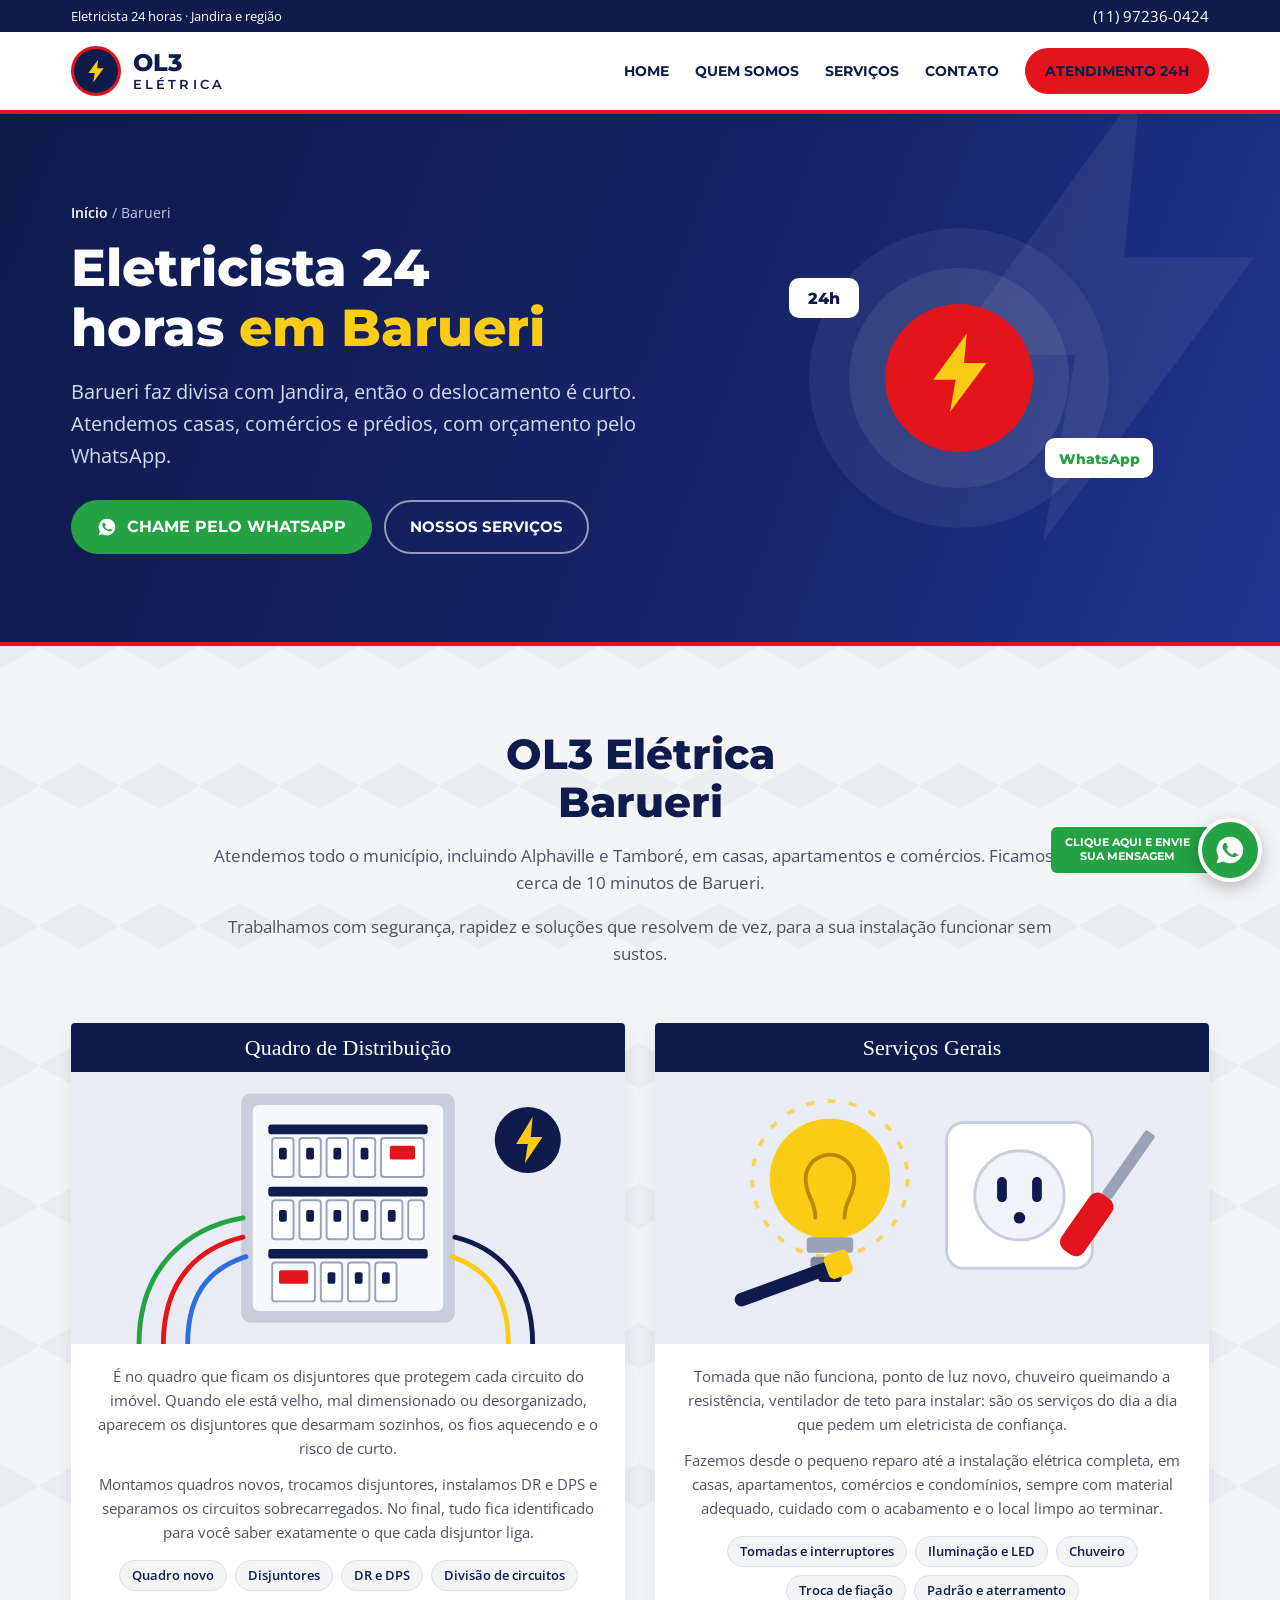
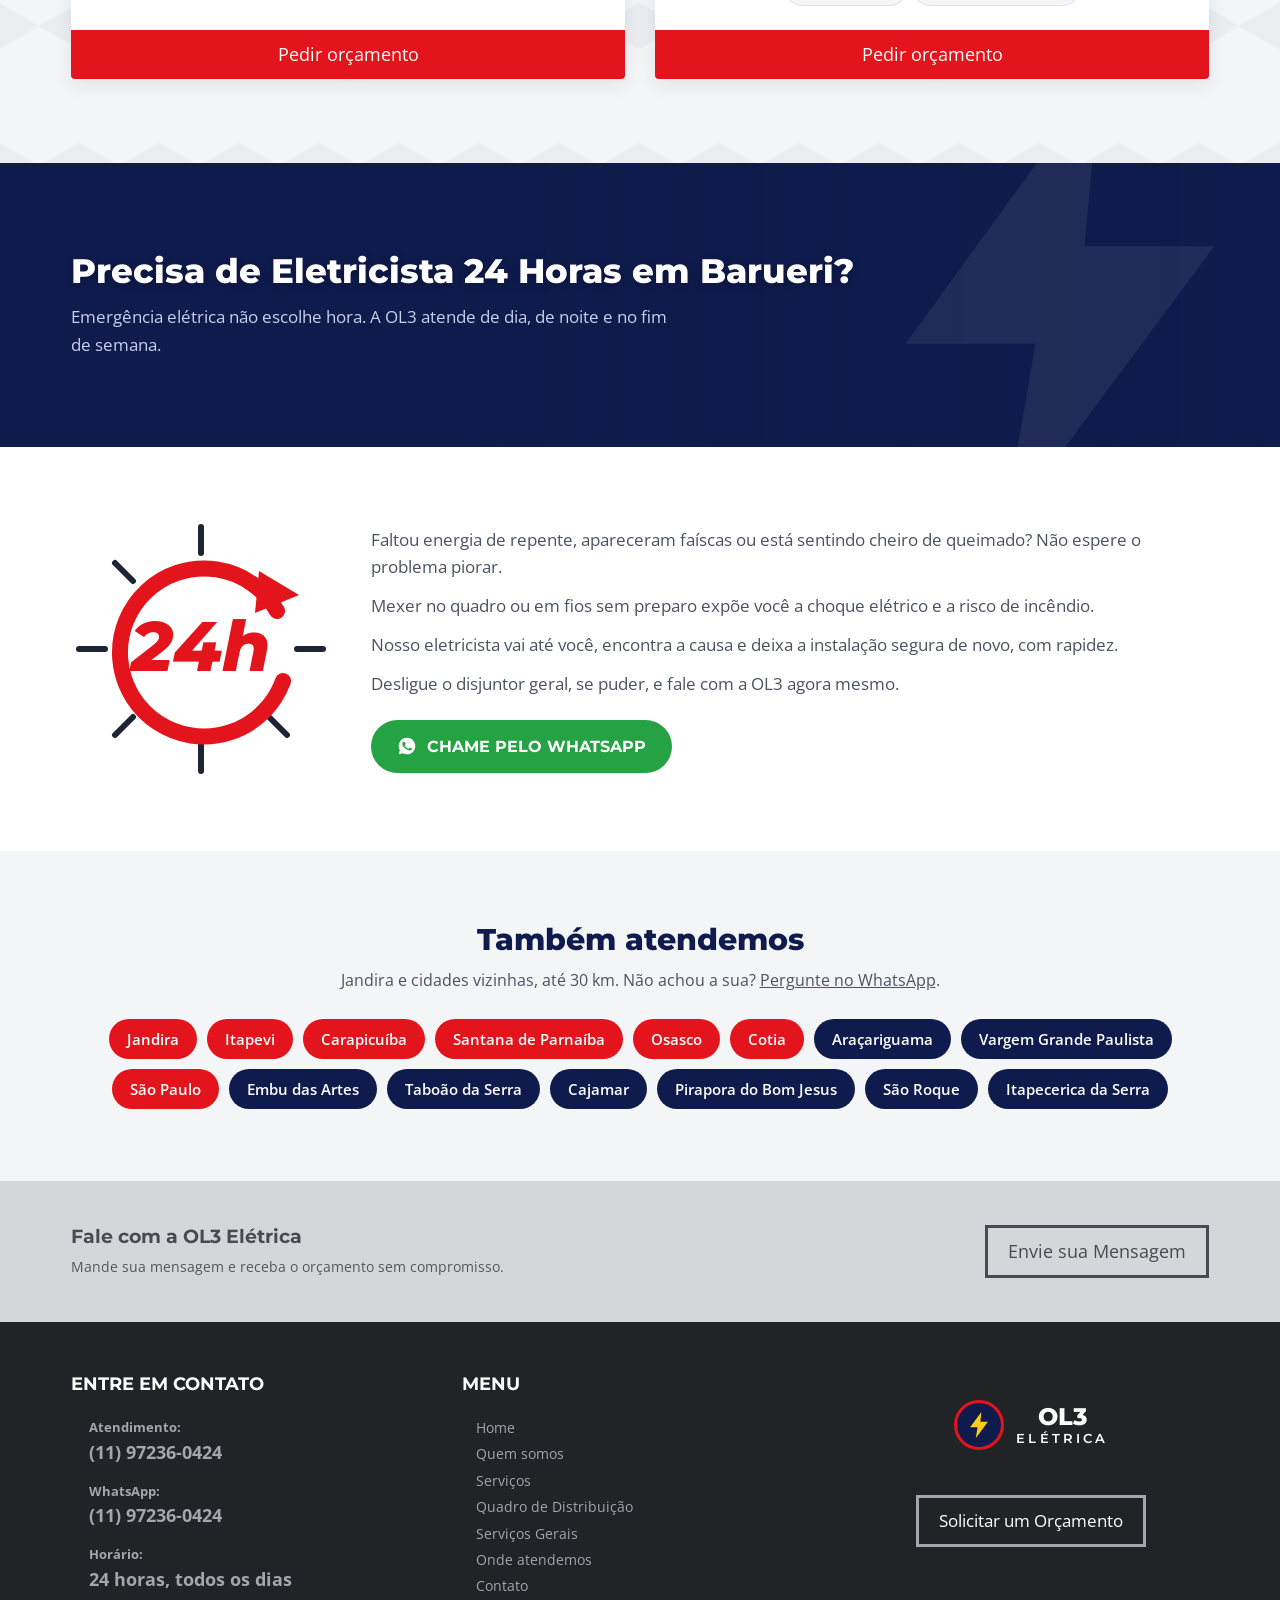
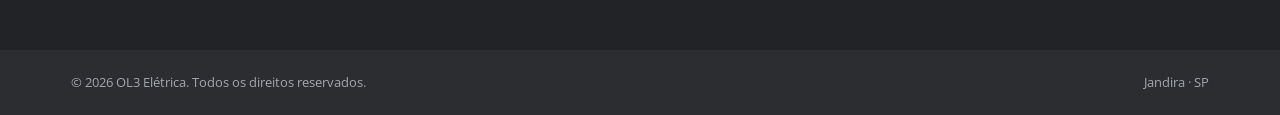
==== commit 153a8b72: "Novo layout no estilo clássico de prestador de serviço Barra de contato, cabeçalho com botão Atendim" ====
--- a/eletricista-barueri/index.html
+++ b/eletricista-barueri/index.html
@@ -4,10 +4,10 @@
 <meta charset="utf-8">
 <meta name="viewport" content="width=device-width, initial-scale=1, viewport-fit=cover">
 <title>Eletricista em Barueri 24h | OL3 Elétrica</title>
-<meta name="description" content="Eletricista em Barueri: quadro de distribuição, instalações, reparos e emergência 24h, inclusive fim de semana. Orçamento sem compromisso no WhatsApp.">
+<meta name="description" content="Eletricista 24 horas em Barueri: quadro de distribuição e serviços elétricos em casas, comércios e prédios. Orçamento sem compromisso no WhatsApp.">
 <link rel="canonical" href="https://ol3-eletrica.vercel.app/eletricista-barueri/">
 <meta property="og:title" content="Eletricista em Barueri | OL3 Elétrica">
-<meta property="og:description" content="Eletricista em Barueri: quadro de distribuição, instalações, reparos e emergência 24h, inclusive fim de semana. Orçamento sem compromisso no WhatsApp.">
+<meta property="og:description" content="Eletricista 24 horas em Barueri: quadro de distribuição e serviços elétricos em casas, comércios e prédios. Orçamento sem compromisso no WhatsApp.">
 <meta property="og:type" content="website">
 <meta property="og:url" content="https://ol3-eletrica.vercel.app/eletricista-barueri/">
 <meta property="og:image" content="https://ol3-eletrica.vercel.app/assets/og-image.jpg">
@@ -17,11 +17,11 @@
 <meta property="og:locale" content="pt_BR">
 <meta property="og:site_name" content="OL3 Elétrica">
 <meta name="twitter:card" content="summary_large_image">
-<meta name="theme-color" content="#12263A">
+<meta name="theme-color" content="#0F1B4C">
 <link rel="icon" href="../favicon.svg" type="image/svg+xml">
 <link rel="preconnect" href="https://fonts.googleapis.com">
 <link rel="preconnect" href="https://fonts.gstatic.com" crossorigin>
-<link rel="stylesheet" href="https://fonts.googleapis.com/css2?family=Archivo:wdth,wght@100,700;100,800;100,900;112,800;112,900&amp;family=IBM+Plex+Mono:wght@500&amp;family=Source+Sans+3:wght@400;600;700&amp;display=swap">
+<link rel="stylesheet" href="https://fonts.googleapis.com/css2?family=Montserrat:wght@600;700;800&amp;family=Open+Sans:wght@400;600;700&amp;display=swap">
 <link rel="stylesheet" href="../assets/site.css">
 <script type="application/ld+json">
 {
@@ -87,7 +87,7 @@
       "name": "Vocês atendem em Barueri?",
       "acceptedAnswer": {
         "@type": "Answer",
-        "text": "Sim. Atendemos todo o município, incluindo Alphaville e Tamboré, em casas, apartamentos e comércios. A cerca de 10 minutos de Jandira, sem trânsito."
+        "text": "Sim. Atendemos todo o município, incluindo Alphaville e Tamboré, em casas, apartamentos e comércios. Ficamos a cerca de 10 minutos de Barueri."
       }
     },
     {
@@ -100,42 +100,10 @@
     },
     {
       "@type": "Question",
-      "name": "Faltou energia só em parte da casa. O que pode ser?",
-      "acceptedAnswer": {
-        "@type": "Answer",
-        "text": "Normalmente é um disjuntor desarmado, um DR atuando ou um defeito no circuito. Confira o quadro. Se o disjuntor desarmar de novo ao religar, não insista: há um problema no circuito e é hora de chamar um eletricista."
-      }
-    },
-    {
-      "@type": "Question",
-      "name": "Estou sentindo cheiro de queimado. O que eu faço?",
-      "acceptedAnswer": {
-        "@type": "Answer",
-        "text": "Desligue o disjuntor do circuito (ou o geral, se não souber qual é), não mexa em fios e chame um eletricista. Cheiro de queimado indica aquecimento e risco de incêndio."
-      }
-    },
-    {
-      "@type": "Question",
-      "name": "O que é DR e DPS? Preciso ter no meu quadro?",
-      "acceptedAnswer": {
-        "@type": "Answer",
-        "text": "O DR desliga o circuito quando há fuga de corrente e protege as pessoas contra choque. O DPS protege os aparelhos contra surtos, como os causados por raios. A norma NBR 5410 exige o DR nas áreas molhadas, e os dois são recomendados para toda casa."
-      }
-    },
-    {
-      "@type": "Question",
-      "name": "Vocês atendem comércio e condomínio?",
-      "acceptedAnswer": {
-        "@type": "Answer",
-        "text": "Sim. Atendemos casas, apartamentos, lojas, escritórios e áreas comuns de condomínios."
-      }
-    },
-    {
-      "@type": "Question",
       "name": "Como é feito o orçamento?",
       "acceptedAnswer": {
         "@type": "Answer",
-        "text": "Pelo WhatsApp. Conte o que precisa e mande fotos do local ou do quadro. Para serviços maiores, agendamos uma visita. Você só aprova depois de ver o que está incluso."
+        "text": "Pelo WhatsApp. Conte o que precisa e mande fotos do local ou do quadro. Para serviços maiores, agendamos uma visita."
       }
     },
     {
@@ -152,241 +120,191 @@
 </head>
 <body>
 
-<svg width="0" height="0" style="position:absolute" aria-hidden="true">
-  <defs>
-    <symbol id="i-wa" viewBox="0 0 24 24"><path d="M21 12a9 9 0 0 1-13.5 7.8L3 21l1.3-4.4A9 9 0 1 1 21 12z" fill="none" stroke="currentColor" stroke-width="2" stroke-linecap="round" stroke-linejoin="round"/></symbol>
-    <symbol id="i-check" viewBox="0 0 24 24"><path d="M20 6 9 17l-5-5" fill="none" stroke="#15803D" stroke-width="2.6" stroke-linecap="round" stroke-linejoin="round"/></symbol>
-    <symbol id="i-logo" viewBox="0 0 64 64"><path d="M37 4 13 37h16l-4 23 26-35H35z" fill="#FACC15"/></symbol>
-    <symbol id="i-bolt" viewBox="0 0 24 24"><path d="M13 2 4 14h7l-1 8 9-12h-7z" fill="none" stroke="currentColor" stroke-width="2" stroke-linecap="round" stroke-linejoin="round"/></symbol>
-    <symbol id="i-cal" viewBox="0 0 24 24"><g fill="none" stroke="currentColor" stroke-width="2" stroke-linecap="round" stroke-linejoin="round"><rect x="3" y="5" width="18" height="16" rx="2"/><path d="M3 10h18M8 3v4M16 3v4"/></g></symbol>
-    <symbol id="i-shield" viewBox="0 0 24 24"><g fill="none" stroke="currentColor" stroke-width="2" stroke-linecap="round" stroke-linejoin="round"><path d="M12 3l8 3v6c0 5-3.5 8-8 9-4.5-1-8-4-8-9V6z"/><path d="m9 12 2 2 4-4"/></g></symbol>
-    <symbol id="i-alert" viewBox="0 0 24 24"><g fill="none" stroke="currentColor" stroke-width="2" stroke-linecap="round" stroke-linejoin="round"><path d="M10.3 3.9 1.8 18a2 2 0 0 0 1.7 3h17a2 2 0 0 0 1.7-3L13.7 3.9a2 2 0 0 0-3.4 0z"/><path d="M12 9v4M12 17h.01"/></g></symbol>
-  </defs>
-</svg>
-
+<div class="topline">
+  <div class="wrap">
+    <span class="city">Eletricista 24 horas · Jandira e região</span>
+    <a href="https://wa.me/5511972360424?text=Ol%C3%A1%21%20Preciso%20de%20um%20eletricista%20em%20Barueri.">(11) 97236-0424</a>
+  </div>
+</div>
 <header class="top">
-  <div class="wrap top-bar">
+  <div class="wrap">
     <a class="brand" href="../" aria-label="OL3 Elétrica, início">
-      <span class="brand-mark"><svg width="26" height="26" aria-hidden="true"><use href="#i-logo"/></svg></span>
+      <span class="brand-mark"><svg width="26" height="26" viewBox="0 0 64 64" aria-hidden="true"><path d="M37 4 13 37h16l-4 23 26-35H35z" fill="#FACC15"/></svg></span>
       <span class="brand-name"><b>OL3</b><small>ELÉTRICA</small></span>
     </a>
     <nav class="nav" aria-label="Principal">
+      <a href="../#inicio">Home</a>
+      <a href="../#quem-somos">Quem somos</a>
       <a href="../#servicos">Serviços</a>
-      <a href="../#emergencia">Emergência 24h</a>
-      <a href="../#como-funciona">Como funciona</a>
-      <a href="../#quem-somos">Quem somos</a>
-      <a href="../#regioes">Onde atendemos</a>
-      <a href="../#duvidas">Dúvidas</a>
+      <a href="../#contato">Contato</a>
+      <a class="pill pill--red" href="https://wa.me/5511972360424?text=Ol%C3%A1%21%20Preciso%20de%20atendimento%2024%20horas.">Atendimento 24h</a>
     </nav>
-    <a class="btn btn--whats" href="https://wa.me/5511972360424?text=Ol%C3%A1%21%20Preciso%20de%20um%20eletricista%20em%20Barueri." aria-label="WhatsApp (11) 97236-0424">
-      <svg width="20" height="20" aria-hidden="true"><use href="#i-wa"/></svg><span>(11) 97236-0424</span>
-    </a>
-  </div>
-  <nav class="subnav" aria-label="Seções">
-    <div class="wrap">
-      <a href="../#servicos">Serviços</a>
-      <a href="../#emergencia">Emergência 24h</a>
-      <a href="../#como-funciona">Como funciona</a>
-      <a href="../#quem-somos">Quem somos</a>
-      <a href="../#regioes">Onde atendemos</a>
-      <a href="../#duvidas">Dúvidas</a>
-    </div>
-  </nav>
+    <a class="pill pill--red menu-btn" href="https://wa.me/5511972360424?text=Ol%C3%A1%21%20Preciso%20de%20atendimento%2024%20horas.">Atendimento 24h</a>
+  </div>
 </header>
 
 <main>
 
-<section class="hero">
-  <svg class="hero-flame" viewBox="0 0 64 64" aria-hidden="true"><path d="M37 4 13 37h16l-4 23 26-35H35z"/></svg>
-  <div class="wrap hero-grid">
-    <div class="hero-copy">
-      <nav class="crumbs" aria-label="Você está em"><a href="../">Início</a> <span aria-hidden="true">/</span> Barueri</nav>
-      <h1>Eletricista em Barueri: <em>atendimento 24 horas.</em></h1>
-      <p class="lead">Barueri faz divisa com Jandira, então o deslocamento é curto. Quadro de distribuição, instalações, reparos e emergências, com serviço conforme a ABNT NBR 5410.</p>
+<section class="hero" id="inicio">
+  <svg class="hero-bolt" viewBox="0 0 64 64" aria-hidden="true"><path d="M37 4 13 37h16l-4 23 26-35H35z" fill="#fff"/></svg>
+  <div class="wrap">
+    <div>
+      <nav class="crumbs" aria-label="Você está em"><a href="../">Início</a> / Barueri</nav>
+      <h1>Eletricista 24 horas <span>em Barueri</span></h1>
+      <p>Barueri faz divisa com Jandira, então o deslocamento é curto. Atendemos casas, comércios e prédios, com orçamento pelo WhatsApp.</p>
       <div class="actions">
-        <a class="btn btn--flame" href="https://wa.me/5511972360424?text=Ol%C3%A1%21%20Preciso%20de%20um%20eletricista%20em%20Barueri."><svg width="20" height="20" aria-hidden="true"><use href="#i-wa"/></svg>Chamar eletricista em Barueri</a>
-        <a class="btn btn--ghost" href="#servicos">Ver serviços</a>
+        <a class="btn-whats" href="https://wa.me/5511972360424?text=Ol%C3%A1%21%20Preciso%20de%20um%20eletricista%20em%20Barueri."><svg width="20" height="20" viewBox="0 0 24 24" aria-hidden="true"><path d="M12 2a10 10 0 0 0-8.6 15.1L2 22l5-1.3A10 10 0 1 0 12 2zm5.3 14.1c-.2.6-1.3 1.2-1.8 1.2-.5.1-1 .2-3.3-.7-2.8-1.1-4.6-4-4.7-4.2-.1-.2-1.1-1.5-1.1-2.9s.7-2.1 1-2.4c.3-.3.6-.3.8-.3h.6c.2 0 .4 0 .6.5l.9 2.1c.1.2.1.4 0 .6l-.4.6-.4.5c-.1.1-.3.3-.1.6.2.3.8 1.3 1.7 2.1 1.2 1 2.1 1.3 2.4 1.5.3.1.5.1.6-.1l.9-1c.2-.3.4-.2.6-.1l2 1c.3.1.5.2.5.3.1.2.1.7-.1 1.3z" fill="currentColor"/></svg>Chame pelo WhatsApp</a>
+        <a class="btn-line" href="#servicos">Nossos serviços</a>
       </div>
-      <ul class="proof">
-        <li><svg width="20" height="20" aria-hidden="true"><use href="#i-bolt"/></svg>Emergência 24 horas</li>
-        <li><svg width="20" height="20" aria-hidden="true"><use href="#i-cal"/></svg>Inclusive fim de semana</li>
-        <li><svg width="20" height="20" aria-hidden="true"><use href="#i-shield"/></svg>Serviço com garantia</li>
-        <li><svg width="20" height="20" aria-hidden="true"><use href="#i-wa"/></svg>Orçamento sem compromisso</li>
-      </ul>
-    </div>
-    <aside class="sheet" aria-label="Resumo do atendimento em Barueri">
-      <div class="sheet-title"><h2>Atendimento em Barueri</h2><span class="label">OL3</span></div>
-      <dl>
-        <div class="row"><dt>Deslocamento</dt><dd>A cerca de 10 minutos de Jandira, sem trânsito.</dd></div>
-        <div class="row"><dt>Atende</dt><dd>Casas, apartamentos, comércios e condomínios</dd></div>
-        <div class="row"><dt>Norma</dt><dd>ABNT NBR 5410</dd></div>
-        <div class="row"><dt>Horário</dt><dd>24 horas, inclusive fim de semana</dd></div>
-        <div class="row"><dt>Pagamento</dt><dd>Crédito, débito, Pix e dinheiro</dd></div>
-      </dl>
-    </aside>
-  </div>
-</section>
-
-<section id="servicos" class="band">
-  <div class="wrap">
-    <div class="head">
-      <span class="label">Serviços em Barueri</span>
-      <h2>O que fazemos em Barueri</h2>
-      <p class="lead">Atendemos todo o município, incluindo Alphaville e Tamboré, em casas, apartamentos e comércios.</p>
-    </div>
-    <div class="grid2">
-      <article class="panel" id="quadro">
-        <h3>Quadro de distribuição</h3>
-        <p class="muted">O quadro controla e protege todos os circuitos do imóvel. Quadro antigo, disjuntor que desarma toda hora ou aquecendo são sinais de que precisa de revisão.</p>
-        <ul class="list">
-          <li><svg width="20" height="20" aria-hidden="true"><use href="#i-check"/></svg>Montagem de quadro novo</li>
-          <li><svg width="20" height="20" aria-hidden="true"><use href="#i-check"/></svg>Troca de disjuntores</li>
-          <li><svg width="20" height="20" aria-hidden="true"><use href="#i-check"/></svg>Instalação de DR e DPS</li>
-          <li><svg width="20" height="20" aria-hidden="true"><use href="#i-check"/></svg>Organização e identificação dos circuitos</li>
-          <li><svg width="20" height="20" aria-hidden="true"><use href="#i-check"/></svg>Divisão de circuitos sobrecarregados</li>
-        </ul>
-        <a class="btn btn--whats" href="https://wa.me/5511972360424?text=Ol%C3%A1%21%20Quero%20um%20or%C3%A7amento%20em%20Barueri%20para%20quadro%20de%20distribui%C3%A7%C3%A3o."><svg width="20" height="20" aria-hidden="true"><use href="#i-wa"/></svg>Pedir orçamento</a>
-      </article>
-      <article class="panel" id="instalacoes">
-        <h3>Instalações elétricas</h3>
-        <p class="muted">Do ponto novo à instalação completa da casa ou do comércio, com material adequado e acabamento limpo.</p>
-        <ul class="list">
-          <li><svg width="20" height="20" aria-hidden="true"><use href="#i-check"/></svg>Tomadas, interruptores e novos pontos</li>
-          <li><svg width="20" height="20" aria-hidden="true"><use href="#i-check"/></svg>Iluminação, spots e fitas de LED</li>
-          <li><svg width="20" height="20" aria-hidden="true"><use href="#i-check"/></svg>Chuveiro elétrico e troca de resistência</li>
-          <li><svg width="20" height="20" aria-hidden="true"><use href="#i-check"/></svg>Ventilador de teto e luminárias</li>
-          <li><svg width="20" height="20" aria-hidden="true"><use href="#i-check"/></svg>Troca de fiação antiga</li>
-        </ul>
-        <a class="btn btn--whats" href="https://wa.me/5511972360424?text=Ol%C3%A1%21%20Quero%20um%20or%C3%A7amento%20em%20Barueri%20de%20instala%C3%A7%C3%A3o%20el%C3%A9trica."><svg width="20" height="20" aria-hidden="true"><use href="#i-wa"/></svg>Pedir orçamento</a>
-      </article>
-      <article class="panel" id="reparos">
-        <h3>Reparos e emergências</h3>
-        <p class="muted">Falta de energia, curto-circuito, cheiro de queimado ou disjuntor que não volta. Atendemos 24 horas para deixar tudo seguro de novo.</p>
-        <ul class="list">
-          <li><svg width="20" height="20" aria-hidden="true"><use href="#i-check"/></svg>Falta de energia em parte da casa</li>
-          <li><svg width="20" height="20" aria-hidden="true"><use href="#i-check"/></svg>Curto-circuito e fios aquecendo</li>
-          <li><svg width="20" height="20" aria-hidden="true"><use href="#i-check"/></svg>Tomada ou interruptor derretido</li>
-          <li><svg width="20" height="20" aria-hidden="true"><use href="#i-check"/></svg>Disjuntor que desarma sem parar</li>
-          <li><svg width="20" height="20" aria-hidden="true"><use href="#i-check"/></svg>Localização de defeitos</li>
-        </ul>
-        <a class="btn btn--whats" href="https://wa.me/5511972360424?text=Ol%C3%A1%21%20Preciso%20de%20um%20eletricista%20em%20Barueri%20para%20um%20reparo."><svg width="20" height="20" aria-hidden="true"><use href="#i-wa"/></svg>Pedir orçamento</a>
-      </article>
-      <article class="panel" id="padrao">
-        <h3>Padrão de entrada e aterramento</h3>
-        <p class="muted">Adequação do padrão de energia, aumento de carga e aterramento para proteger pessoas e aparelhos.</p>
-        <ul class="list">
-          <li><svg width="20" height="20" aria-hidden="true"><use href="#i-check"/></svg>Padrão de entrada novo ou reforma</li>
-          <li><svg width="20" height="20" aria-hidden="true"><use href="#i-check"/></svg>Aumento de carga</li>
-          <li><svg width="20" height="20" aria-hidden="true"><use href="#i-check"/></svg>Sistema de aterramento</li>
-          <li><svg width="20" height="20" aria-hidden="true"><use href="#i-check"/></svg>Tomadas no padrão de três pinos</li>
-          <li><svg width="20" height="20" aria-hidden="true"><use href="#i-check"/></svg>Laudo e revisão da instalação</li>
-        </ul>
-        <a class="btn btn--whats" href="https://wa.me/5511972360424?text=Ol%C3%A1%21%20Quero%20um%20or%C3%A7amento%20em%20Barueri%20para%20padr%C3%A3o%20de%20entrada%20ou%20aterramento."><svg width="20" height="20" aria-hidden="true"><use href="#i-wa"/></svg>Pedir orçamento</a>
-      </article>
-    </div>
-  </div>
-</section>
-
-<section id="emergencia" class="band band--dark">
-  <div class="wrap">
-    <div class="head">
-      <span class="label">Emergência 24 horas</span>
-      <h2>Faísca, cheiro de queimado ou falta de energia?</h2>
-      <p class="lead lead--dark">Não mexa em fios e disjuntores sem preparo: o risco de choque e de incêndio é real. Desligue o disjuntor geral se puder e chame a OL3. Atendemos a qualquer hora, inclusive no fim de semana.</p>
-    </div>
-    <ul class="symptoms symptoms--dark">
-      <li class="symptom"><b>Cheiro de queimado</b><span>Em tomadas, interruptores ou no quadro.</span></li>
-      <li class="symptom"><b>Faíscas ou estalos</b><span>Ao ligar um aparelho ou na parede.</span></li>
-      <li class="symptom"><b>Disjuntor desarmando</b><span>Desliga de novo logo depois de religar.</span></li>
-      <li class="symptom"><b>Choque ao encostar</b><span>Em torneira, chuveiro ou eletrodoméstico.</span></li>
-    </ul>
-    <div class="actions" style="margin-top:32px">
-      <a class="btn btn--flame" href="https://wa.me/5511972360424?text=Ol%C3%A1%21%20Estou%20com%20uma%20emerg%C3%AAncia%20el%C3%A9trica%20em%20Barueri."><svg width="20" height="20" aria-hidden="true"><use href="#i-wa"/></svg>Chamar eletricista agora</a>
-    </div>
-  </div>
-</section>
-
-<section id="como-funciona" class="band band--mist">
-  <div class="wrap">
-    <div class="head">
-      <span class="label">Como funciona</span>
-      <h2>Do primeiro contato à energia de volta</h2>
-    </div>
-    <ol class="steps">
-      <li class="step"><h3>Chame no WhatsApp</h3><p>Conte o que precisa e mande fotos do local ou do quadro.</p></li>
-      <li class="step"><h3>Receba o orçamento</h3><p>Valor claro, com o que está incluso. Em emergência, saímos na hora.</p></li>
-      <li class="step"><h3>Serviço em Barueri</h3><p>Executamos com segurança, material adequado e testamos cada circuito.</p></li>
-      <li class="step"><h3>Pronto e garantido</h3><p>Você recebe as orientações, e o serviço tem garantia.</p></li>
-    </ol>
-  </div>
-</section>
-
-<section id="duvidas" class="band">
-  <div class="wrap faq">
-    <div class="head">
-      <span class="label">Dúvidas</span>
-      <h2>Perguntas sobre o atendimento em Barueri</h2>
-    </div>
-    <div class="qa">
-      <details><summary>Vocês atendem em Barueri?</summary><p>Sim. Atendemos todo o município, incluindo Alphaville e Tamboré, em casas, apartamentos e comércios. A cerca de 10 minutos de Jandira, sem trânsito.</p></details>
-      <details><summary>Vocês atendem à noite e no fim de semana?</summary><p>Sim. Atendemos 24 horas, inclusive no fim de semana. Em emergência, chame no WhatsApp e conte o que aconteceu.</p></details>
-      <details><summary>Faltou energia só em parte da casa. O que pode ser?</summary><p>Normalmente é um disjuntor desarmado, um DR atuando ou um defeito no circuito. Confira o quadro. Se o disjuntor desarmar de novo ao religar, não insista: há um problema no circuito e é hora de chamar um eletricista.</p></details>
-      <details><summary>Estou sentindo cheiro de queimado. O que eu faço?</summary><p>Desligue o disjuntor do circuito (ou o geral, se não souber qual é), não mexa em fios e chame um eletricista. Cheiro de queimado indica aquecimento e risco de incêndio.</p></details>
-      <details><summary>O que é DR e DPS? Preciso ter no meu quadro?</summary><p>O DR desliga o circuito quando há fuga de corrente e protege as pessoas contra choque. O DPS protege os aparelhos contra surtos, como os causados por raios. A norma NBR 5410 exige o DR nas áreas molhadas, e os dois são recomendados para toda casa.</p></details>
-      <details><summary>Vocês atendem comércio e condomínio?</summary><p>Sim. Atendemos casas, apartamentos, lojas, escritórios e áreas comuns de condomínios.</p></details>
-      <details><summary>Como é feito o orçamento?</summary><p>Pelo WhatsApp. Conte o que precisa e mande fotos do local ou do quadro. Para serviços maiores, agendamos uma visita. Você só aprova depois de ver o que está incluso.</p></details>
-      <details><summary>Quais as formas de pagamento?</summary><p>Cartão de crédito, cartão de débito, Pix e dinheiro.</p></details>
-    </div>
-  </div>
-</section>
-
-<section id="regioes" class="band band--dark">
-  <div class="wrap regions">
-    <div class="head">
-      <span class="label">Outras cidades</span>
-      <h2>Também atendemos</h2>
-    </div>
-    <ul class="cities">
-      <li><a href="../eletricista-jandira/">Jandira</a></li>
-      <li><a href="../eletricista-itapevi/">Itapevi</a></li>
-      <li><a href="../eletricista-carapicuiba/">Carapicuíba</a></li>
-      <li><a href="../eletricista-santana-de-parnaiba/">Santana de Parnaíba</a></li>
-      <li><a href="../eletricista-osasco/">Osasco</a></li>
-      <li><a href="../eletricista-cotia/">Cotia</a></li>
-      <li>Araçariguama</li>
-      <li>Vargem Grande Paulista</li>
-      <li><a href="../eletricista-sao-paulo/">São Paulo</a></li>
-      <li>Embu das Artes</li>
-      <li>Taboão da Serra</li>
-      <li>Cajamar</li>
-      <li>Pirapora do Bom Jesus</li>
-      <li>São Roque</li>
-      <li>Itapecerica da Serra</li>
-    </ul>
-  </div>
-</section>
-
-<section class="band">
-  <div class="wrap cta">
+    </div>
+    <svg class="hero-art" viewBox="0 0 420 340" aria-hidden="true">
+  <circle cx="210" cy="170" r="150" fill="rgba(255,255,255,.06)"/>
+  <circle cx="210" cy="170" r="110" fill="rgba(255,255,255,.08)"/>
+  <circle cx="210" cy="170" r="74" fill="#E3141B"/>
+  <g transform="translate(166 120) scale(1.4)"><path d="M37 4 13 37h16l-4 23 26-35H35z" fill="#FACC15"/></g>
+  <g fill="#fff"><rect x="40" y="70" width="70" height="40" rx="10"/><rect x="296" y="230" width="108" height="40" rx="10"/></g>
+  <text x="75" y="96" text-anchor="middle" font-family="Montserrat, Arial, sans-serif" font-weight="800" font-size="16" fill="#0F1B4C">24h</text>
+  <text x="350" y="256" text-anchor="middle" font-family="Montserrat, Arial, sans-serif" font-weight="800" font-size="14" fill="#25A244">WhatsApp</text>
+</svg>
+  </div>
+</section>
+
+<section class="intro" id="quem-somos">
+  <div class="wrap">
+    <div class="intro-head">
+      <h2>OL3 Elétrica<br>Barueri</h2>
+      <p>Atendemos todo o município, incluindo Alphaville e Tamboré, em casas, apartamentos e comércios. Ficamos a cerca de 10 minutos de Barueri.</p>
+      <p>Trabalhamos com segurança, rapidez e soluções que resolvem de vez, para a sua instalação funcionar sem sustos.</p>
+    </div>
+    <div class="cards" id="servicos">
+    <article class="card" id="quadro">
+      <h3>Quadro de Distribuição</h3>
+      <div class="card-art"><svg viewBox="0 0 570 280" role="img" aria-label="Ilustração de quadro de distribuição">
+  <rect width="570" height="280" fill="#E9ECF5"/>
+  <rect x="175" y="22" width="220" height="236" rx="10" fill="#C9CEDD"/>
+  <rect x="187" y="34" width="196" height="212" rx="6" fill="#F7F8FB"/>
+  <g fill="#0F1B4C">
+    <rect x="203" y="54" width="164" height="10" rx="3"/><rect x="203" y="118" width="164" height="10" rx="3"/><rect x="203" y="182" width="164" height="10" rx="3"/>
+  </g>
+  <g fill="#fff" stroke="#9AA2BA" stroke-width="2">
+    <rect x="207" y="68" width="22" height="40" rx="3"/><rect x="235" y="68" width="22" height="40" rx="3"/><rect x="263" y="68" width="22" height="40" rx="3"/><rect x="291" y="68" width="22" height="40" rx="3"/><rect x="319" y="68" width="44" height="40" rx="3"/>
+    <rect x="207" y="132" width="22" height="40" rx="3"/><rect x="235" y="132" width="22" height="40" rx="3"/><rect x="263" y="132" width="22" height="40" rx="3"/><rect x="291" y="132" width="22" height="40" rx="3"/><rect x="319" y="132" width="22" height="40" rx="3"/><rect x="347" y="132" width="16" height="40" rx="3"/>
+    <rect x="207" y="196" width="44" height="40" rx="3"/><rect x="257" y="196" width="22" height="40" rx="3"/><rect x="285" y="196" width="22" height="40" rx="3"/><rect x="313" y="196" width="22" height="40" rx="3"/>
+  </g>
+  <g fill="#0F1B4C"><rect x="214" y="78" width="8" height="12" rx="2"/><rect x="242" y="78" width="8" height="12" rx="2"/><rect x="270" y="78" width="8" height="12" rx="2"/><rect x="298" y="78" width="8" height="12" rx="2"/><rect x="214" y="142" width="8" height="12" rx="2"/><rect x="242" y="142" width="8" height="12" rx="2"/><rect x="270" y="142" width="8" height="12" rx="2"/><rect x="298" y="142" width="8" height="12" rx="2"/><rect x="326" y="142" width="8" height="12" rx="2"/><rect x="264" y="206" width="8" height="12" rx="2"/><rect x="292" y="206" width="8" height="12" rx="2"/><rect x="320" y="206" width="8" height="12" rx="2"/></g>
+  <g fill="#E3141B"><rect x="328" y="76" width="26" height="14" rx="2"/><rect x="214" y="204" width="30" height="14" rx="2"/></g>
+  <g fill="none" stroke-width="5" stroke-linecap="round"><path d="M120 280c0-60 30-80 60-90" stroke="#2F6FDB"/><path d="M95 280c0-70 40-100 82-110" stroke="#E3141B"/><path d="M70 280c0-80 50-120 107-130" stroke="#25A244"/><path d="M450 280c0-60-30-80-58-90" stroke="#FACC15"/><path d="M475 280c0-70-40-100-80-110" stroke="#0F1B4C"/></g>
+  <circle cx="470" cy="70" r="34" fill="#0F1B4C"/><path d="M475 46 458 74h12l-3 20 18-27h-12z" fill="#FACC15"/>
+</svg></div>
+      <div class="card-body">
+        <p>É no quadro que ficam os disjuntores que protegem cada circuito do imóvel. Quando ele está velho, mal dimensionado ou desorganizado, aparecem os disjuntores que desarmam sozinhos, os fios aquecendo e o risco de curto.</p>
+        <p>Montamos quadros novos, trocamos disjuntores, instalamos DR e DPS e separamos os circuitos sobrecarregados. No final, tudo fica identificado para você saber exatamente o que cada disjuntor liga.</p>
+        <ul><li>Quadro novo</li><li>Disjuntores</li><li>DR e DPS</li><li>Divisão de circuitos</li></ul>
+      </div>
+      <a class="card-cta" href="https://wa.me/5511972360424?text=Ol%C3%A1%21%20Quero%20um%20or%C3%A7amento%20em%20Barueri%20para%20quadro%20de%20distribui%C3%A7%C3%A3o.">Pedir orçamento</a>
+    </article>
+    <article class="card" id="gerais">
+      <h3>Serviços Gerais</h3>
+      <div class="card-art"><svg viewBox="0 0 570 280" role="img" aria-label="Ilustração de lâmpada, tomada e ferramentas">
+  <rect width="570" height="280" fill="#E9ECF5"/>
+  <g transform="translate(110 30)">
+    <circle cx="70" cy="80" r="62" fill="#FACC15"/>
+    <circle cx="70" cy="80" r="80" fill="none" stroke="#FACC15" stroke-width="4" stroke-dasharray="8 14" opacity=".7"/>
+    <rect x="46" y="140" width="48" height="16" rx="4" fill="#9AA2BA"/><rect x="50" y="160" width="40" height="12" rx="4" fill="#7D86A1"/><rect x="58" y="176" width="24" height="10" rx="4" fill="#0F1B4C"/>
+    <path d="M55 120c0-18-10-22-10-40a25 25 0 0 1 50 0c0 18-10 22-10 40" fill="none" stroke="#B88A00" stroke-width="4" stroke-linecap="round"/>
+  </g>
+  <g transform="translate(300 52)">
+    <rect width="150" height="150" rx="18" fill="#fff" stroke="#C9CEDD" stroke-width="3"/>
+    <circle cx="75" cy="75" r="46" fill="#F1F3F8" stroke="#C9CEDD" stroke-width="3"/>
+    <rect x="52" y="56" width="10" height="26" rx="5" fill="#0F1B4C"/><rect x="88" y="56" width="10" height="26" rx="5" fill="#0F1B4C"/><circle cx="75" cy="98" r="6" fill="#0F1B4C"/>
+  </g>
+  <g transform="translate(470 120) rotate(35)"><rect x="-6" y="-70" width="12" height="80" rx="3" fill="#9AA2BA"/><rect x="-14" y="10" width="28" height="70" rx="10" fill="#E3141B"/></g>
+  <g transform="translate(80 230) rotate(-20)"><rect width="110" height="14" rx="7" fill="#0F1B4C"/><rect x="100" y="-6" width="26" height="26" rx="6" fill="#FACC15"/></g>
+</svg></div>
+      <div class="card-body">
+        <p>Tomada que não funciona, ponto de luz novo, chuveiro queimando a resistência, ventilador de teto para instalar: são os serviços do dia a dia que pedem um eletricista de confiança.</p>
+        <p>Fazemos desde o pequeno reparo até a instalação elétrica completa, em casas, apartamentos, comércios e condomínios, sempre com material adequado, cuidado com o acabamento e o local limpo ao terminar.</p>
+        <ul><li>Tomadas e interruptores</li><li>Iluminação e LED</li><li>Chuveiro</li><li>Troca de fiação</li><li>Padrão e aterramento</li></ul>
+      </div>
+      <a class="card-cta" href="https://wa.me/5511972360424?text=Ol%C3%A1%21%20Quero%20um%20or%C3%A7amento%20em%20Barueri%20de%20servi%C3%A7o%20el%C3%A9trico.">Pedir orçamento</a>
+    </article>
+    </div>
+  </div>
+</section>
+
+<section class="band24" id="emergencia">
+  <svg class="hero-bolt" viewBox="0 0 64 64" aria-hidden="true"><path d="M37 4 13 37h16l-4 23 26-35H35z" fill="#fff"/></svg>
+  <div class="wrap">
+    <h2>Precisa de Eletricista 24 Horas em Barueri?</h2>
+    <p class="sub">Emergência elétrica não escolhe hora. A OL3 atende de dia, de noite e no fim de semana.</p>
+  </div>
+</section>
+
+<section class="urgent">
+  <div class="wrap">
+    <svg class="clock" viewBox="0 0 260 260" role="img" aria-label="Atendimento 24 horas">
+  <g stroke="#1D2433" stroke-width="6" stroke-linecap="round">
+    <path d="M130 8v26M130 226v26M8 130h26M226 130h26M44 44l18 18M198 198l18 18M44 216l18-18"/>
+  </g>
+  <path d="M206 92a84 84 0 1 0 6 70" fill="none" stroke="#E3141B" stroke-width="16" stroke-linecap="round"/>
+  <path d="M188 52l40 24-44 18z" fill="#E3141B"/>
+  <text x="130" y="152" text-anchor="middle" font-family="Montserrat, Arial Black, sans-serif" font-weight="800" font-size="70" fill="#E3141B" font-style="italic">24h</text>
+</svg>
+    <div class="lines">
+      <p>Faltou energia de repente, apareceram faíscas ou está sentindo cheiro de queimado? Não espere o problema piorar.</p>
+      <p>Mexer no quadro ou em fios sem preparo expõe você a choque elétrico e a risco de incêndio.</p>
+      <p>Nosso eletricista vai até você, encontra a causa e deixa a instalação segura de novo, com rapidez.</p>
+      <p>Desligue o disjuntor geral, se puder, e fale com a OL3 agora mesmo.</p>
+      <a class="btn-whats" href="https://wa.me/5511972360424?text=Ol%C3%A1%21%20Estou%20com%20uma%20emerg%C3%AAncia%20el%C3%A9trica%20em%20Barueri."><svg width="20" height="20" viewBox="0 0 24 24" aria-hidden="true"><path d="M12 2a10 10 0 0 0-8.6 15.1L2 22l5-1.3A10 10 0 1 0 12 2zm5.3 14.1c-.2.6-1.3 1.2-1.8 1.2-.5.1-1 .2-3.3-.7-2.8-1.1-4.6-4-4.7-4.2-.1-.2-1.1-1.5-1.1-2.9s.7-2.1 1-2.4c.3-.3.6-.3.8-.3h.6c.2 0 .4 0 .6.5l.9 2.1c.1.2.1.4 0 .6l-.4.6-.4.5c-.1.1-.3.3-.1.6.2.3.8 1.3 1.7 2.1 1.2 1 2.1 1.3 2.4 1.5.3.1.5.1.6-.1l.9-1c.2-.3.4-.2.6-.1l2 1c.3.1.5.2.5.3.1.2.1.7-.1 1.3z" fill="currentColor"/></svg>Chame pelo WhatsApp</a>
+    </div>
+  </div>
+</section>
+
+<section class="areas" id="regioes">
+  <div class="wrap">
+    <h2>Também atendemos</h2>
+    <p>Jandira e cidades vizinhas, até 30 km. Não achou a sua? <a href="https://wa.me/5511972360424?text=Ol%C3%A1%21%20Voc%C3%AAs%20atendem%20na%20minha%20cidade%3F">Pergunte no WhatsApp</a>.</p>
+    <ul class="chips"><li><a href="../eletricista-jandira/">Jandira</a></li><li><a href="../eletricista-itapevi/">Itapevi</a></li><li><a href="../eletricista-carapicuiba/">Carapicuíba</a></li><li><a href="../eletricista-santana-de-parnaiba/">Santana de Parnaíba</a></li><li><a href="../eletricista-osasco/">Osasco</a></li><li><a href="../eletricista-cotia/">Cotia</a></li><li>Araçariguama</li><li>Vargem Grande Paulista</li><li><a href="../eletricista-sao-paulo/">São Paulo</a></li><li>Embu das Artes</li><li>Taboão da Serra</li><li>Cajamar</li><li>Pirapora do Bom Jesus</li><li>São Roque</li><li>Itapecerica da Serra</li></ul>
+  </div>
+</section>
+
+</main>
+
+<section class="contact" id="contato">
+  <div class="wrap">
     <div>
-      <h2>Precisa de eletricista em Barueri?</h2>
-      <p class="lead">Atendemos 24 horas, inclusive no fim de semana. Mande uma mensagem e receba o orçamento sem compromisso.</p>
-    </div>
-    <a class="btn btn--whats" href="https://wa.me/5511972360424?text=Ol%C3%A1%21%20Preciso%20de%20um%20eletricista%20em%20Barueri."><svg width="20" height="20" aria-hidden="true"><use href="#i-wa"/></svg>WhatsApp (11) 97236-0424</a>
-  </div>
-</section>
-
-</main>
+      <h2>Fale com a OL3 Elétrica</h2>
+      <p>Mande sua mensagem e receba o orçamento sem compromisso.</p>
+    </div>
+    <a class="btn-box" href="https://wa.me/5511972360424?text=Ol%C3%A1%21%20Preciso%20de%20um%20eletricista%20em%20Barueri.">Envie sua Mensagem</a>
+  </div>
+</section>
 
 <footer>
   <div class="wrap foot">
-    <span>OL3 Elétrica · Eletricista residencial e comercial em Jandira e região</span>
-    <a href="https://wa.me/5511972360424">WhatsApp (11) 97236-0424</a>
+    <div>
+      <h3>Entre em contato</h3>
+      <dl>
+        <div><dt>Atendimento:</dt><dd><a href="https://wa.me/5511972360424?text=Ol%C3%A1%21%20Preciso%20de%20um%20eletricista%20em%20Barueri.">(11) 97236-0424</a></dd></div>
+        <div><dt>WhatsApp:</dt><dd><a href="https://wa.me/5511972360424?text=Ol%C3%A1%21%20Preciso%20de%20um%20eletricista%20em%20Barueri.">(11) 97236-0424</a></dd></div>
+        <div><dt>Horário:</dt><dd>24 horas, todos os dias</dd></div>
+      </dl>
+    </div>
+    <div>
+      <h3>Menu</h3>
+      <ul><li><a href="../#inicio">Home</a></li><li><a href="../#quem-somos">Quem somos</a></li><li><a href="../#servicos">Serviços</a></li><li><a href="../#quadro">Quadro de Distribuição</a></li><li><a href="../#gerais">Serviços Gerais</a></li><li><a href="../#regioes">Onde atendemos</a></li><li><a href="../#contato">Contato</a></li></ul>
+    </div>
+    <div class="foot-brand">
+      <span class="brand"><span class="brand-mark"><svg width="30" height="30" viewBox="0 0 64 64" aria-hidden="true"><path d="M37 4 13 37h16l-4 23 26-35H35z" fill="#FACC15"/></svg></span><span class="brand-name"><b>OL3</b><small>ELÉTRICA</small></span></span>
+      <a class="btn-box" href="https://wa.me/5511972360424?text=Ol%C3%A1%21%20Quero%20solicitar%20um%20or%C3%A7amento.">Solicitar um Orçamento</a>
+    </div>
+  </div>
+  <div class="copy">
+    <div class="wrap"><span>© 2026 OL3 Elétrica. Todos os direitos reservados.</span><span>Jandira · SP</span></div>
   </div>
 </footer>
 
-<a class="float" href="https://wa.me/5511972360424?text=Ol%C3%A1%21%20Preciso%20de%20um%20eletricista%20em%20Barueri." aria-label="Falar com a OL3 Elétrica no WhatsApp"><svg width="30" height="30" aria-hidden="true"><use href="#i-wa"/></svg></a>
-<div class="mbar"><a class="btn btn--whats" href="https://wa.me/5511972360424?text=Ol%C3%A1%21%20Preciso%20de%20um%20eletricista%20em%20Barueri."><svg width="20" height="20" aria-hidden="true"><use href="#i-wa"/></svg>Chamar eletricista no WhatsApp · 24h</a></div>
+<a class="float" href="https://wa.me/5511972360424?text=Ol%C3%A1%21%20Preciso%20de%20um%20eletricista%20em%20Barueri." aria-label="Falar com a OL3 Elétrica no WhatsApp"><span>Clique aqui e envie<br>sua mensagem</span><i><svg width="32" height="32" viewBox="0 0 24 24" aria-hidden="true" style="color:#fff"><path d="M12 2a10 10 0 0 0-8.6 15.1L2 22l5-1.3A10 10 0 1 0 12 2zm5.3 14.1c-.2.6-1.3 1.2-1.8 1.2-.5.1-1 .2-3.3-.7-2.8-1.1-4.6-4-4.7-4.2-.1-.2-1.1-1.5-1.1-2.9s.7-2.1 1-2.4c.3-.3.6-.3.8-.3h.6c.2 0 .4 0 .6.5l.9 2.1c.1.2.1.4 0 .6l-.4.6-.4.5c-.1.1-.3.3-.1.6.2.3.8 1.3 1.7 2.1 1.2 1 2.1 1.3 2.4 1.5.3.1.5.1.6-.1l.9-1c.2-.3.4-.2.6-.1l2 1c.3.1.5.2.5.3.1.2.1.7-.1 1.3z" fill="currentColor"/></svg></i></a>
 <script defer src="/_vercel/insights/script.js"></script>
 <script defer src="/assets/medicao.js"></script>
 </body>
--- a/assets/site.css
+++ b/assets/site.css
@@ -1,232 +1,161 @@
-/* OL3 Elétrica: mesmo sistema visual da OL3 Aquecedores ("ordem de serviço"), com o raio como marca. */
+/* OL3 Elétrica: layout clássico de prestador de serviço.
+   Barra de contato, cabeçalho com botão 24h, título centralizado, cards de serviço,
+   faixa de emergência 24h, faixa de contato e rodapé escuro em três colunas. */
 :root{
-  --navy:#12263A;      /* brand, headings, dark bands */
-  --navy-deep:#0B1B2B; /* emergency strip, footer */
-  --flame:#FACC15;     /* brand accent, used sparingly */
-  --flame-ink:#8A5A06; /* accent as text on light */
-  --whats:#15803D;     /* WhatsApp actions only */
+  --navy:#0F1B4C;
+  --navy-2:#16246A;
+  --red:#E3141B;
+  --red-dark:#B80F15;
+  --yellow:#FACC15;
+  --whats:#25A244;
+  --whats-dark:#1E8A39;
   --paper:#FFFFFF;
-  --mist:#EEF2F5;      /* navy-biased neutral surface */
-  --ink:#12263A;
-  --ink-2:#4A5B67;
-  --line:#D8E0E6;
-  --on-dark:#FFFFFF;
-  --on-dark-2:#B9C6D0;
-  --line-dark:#2A4560;
-  --live:#4ADE80;       /* "online" indicator on dark */
-
-  --f-display:'Archivo','Arial Narrow',system-ui,sans-serif;
-  --f-body:'Source Sans 3',system-ui,-apple-system,'Segoe UI',sans-serif;
-  --f-mono:'IBM Plex Mono',ui-monospace,'SFMono-Regular',Menlo,monospace;
-
-  --s-1:clamp(34px,4.6vw,54px);
-  --s-2:clamp(28px,3.4vw,40px);
-  --s-3:21px;
-  --s-body:18px;
-  --s-label:13px;
-
-  --max:1160px;
-  --radius:14px;
+  --bg:#F4F5F7;
+  --ink:#1D2433;
+  --ink-2:#4B5263;
+  --line:#DCDFE6;
+  --foot:#222327;
+  --foot-2:#2C2D31;
+  --foot-ink:#A3A6AD;
+  --max:1170px;
+  --f:'Open Sans',Arial,Helvetica,sans-serif;
+  --f-title:'Montserrat',Arial,Helvetica,sans-serif;
   color-scheme:light;
 }
 *{box-sizing:border-box}
-html{scroll-behavior:smooth;scroll-padding-top:96px}
-@media (prefers-reduced-motion:reduce){html{scroll-behavior:auto}*{transition:none!important}}
-body{margin:0;background:var(--paper);color:var(--ink);font-family:var(--f-body);font-size:var(--s-body);line-height:1.55;-webkit-font-smoothing:antialiased}
-body::before{content:"";position:fixed;inset:0 0 auto;height:env(safe-area-inset-top,0px);z-index:60;background:var(--paper)}
-img{max-width:100%;display:block}
+html{scroll-behavior:smooth;scroll-padding-top:110px}
+@media (prefers-reduced-motion:reduce){html{scroll-behavior:auto}*{transition:none!important;animation:none!important}}
+body{margin:0;background:var(--paper);color:var(--ink);font-family:var(--f);font-size:16px;line-height:1.6;-webkit-font-smoothing:antialiased}
 a{color:inherit}
-:focus-visible{outline:3px solid var(--flame);outline-offset:3px;border-radius:6px}
-h1,h2,h3{font-family:var(--f-display);font-weight:800;line-height:1.08;margin:0;text-wrap:balance;letter-spacing:-0.01em}
-h1{font-size:var(--s-1);font-stretch:112%;font-weight:900}
-h2{font-size:var(--s-2);font-stretch:112%}
-h3{font-size:var(--s-3)}
+img,svg{display:block;max-width:100%}
+h1,h2,h3{font-family:var(--f-title);margin:0;line-height:1.15;text-wrap:balance}
 p{margin:0}
-ul,ol{margin:0;padding:0;list-style:none}
+ul{margin:0;padding:0;list-style:none}
+:focus-visible{outline:3px solid var(--yellow);outline-offset:3px}
+.wrap{max-width:var(--max);margin:0 auto;padding-left:max(16px,env(safe-area-inset-left,0px));padding-right:max(16px,env(safe-area-inset-right,0px))}
 
-.wrap{max-width:var(--max);margin:0 auto;padding-left:max(20px,env(safe-area-inset-left,0px));padding-right:max(20px,env(safe-area-inset-right,0px))}
-.band{padding-block:clamp(64px,9vw,112px)}
-.band--mist{background:var(--mist)}
-.band--dark{background:var(--navy);color:var(--on-dark)}
-.label{font-family:var(--f-mono);font-size:var(--s-label);font-weight:500;letter-spacing:.08em;text-transform:uppercase;color:var(--flame-ink)}
-.band--dark .label,.hero .label{color:var(--flame)}
-.lead{font-size:20px;color:var(--ink-2);max-width:60ch}
-.head{display:grid;gap:14px;max-width:720px;margin-bottom:clamp(36px,5vw,56px)}
+/* Barra de contato */
+.topline{background:var(--navy);color:#fff;font-size:13px}
+.topline .wrap{display:flex;justify-content:space-between;align-items:center;gap:12px;min-height:32px}
+.topline a{text-decoration:none;font-size:15px}
+@media (max-width:560px){.topline .city{display:none}.topline .wrap{justify-content:center}}
 
-/* Buttons */
-.btn{display:inline-flex;align-items:center;justify-content:center;gap:10px;min-height:52px;padding:14px 24px;border-radius:10px;font-weight:700;font-size:17px;text-decoration:none;transition:transform .15s ease,background-color .15s ease}
-.btn:hover{transform:translateY(-1px)}
-.btn svg{flex:none}
-.btn--whats{background:var(--whats);color:var(--on-dark)}
-.btn--whats:hover{background:#166534}
-.btn--flame{background:var(--flame);color:var(--navy)}
-.btn--ghost{border:1.5px solid var(--line-dark);color:var(--on-dark)}
+/* Cabeçalho */
+.top{position:sticky;top:0;z-index:50;background:var(--paper);border-bottom:4px solid var(--red);box-shadow:0 2px 10px rgba(15,27,76,.08)}
+.top .wrap{display:flex;align-items:center;justify-content:space-between;gap:20px;min-height:78px}
+.brand{display:flex;align-items:center;gap:12px;text-decoration:none}
+.brand-mark{width:50px;height:50px;border-radius:50%;background:var(--navy);display:grid;place-items:center;border:3px solid var(--red)}
+.brand-name{display:grid;line-height:1;color:var(--navy)}
+.brand-name b{font-family:var(--f-title);font-weight:800;font-size:24px}
+.brand-name small{font-family:var(--f-title);font-weight:600;font-size:13px;letter-spacing:.24em;margin-top:3px}
+.nav{display:flex;align-items:center;gap:26px}
+.nav a{font-family:var(--f-title);font-weight:700;font-size:14px;text-transform:uppercase;text-decoration:none;color:var(--navy)}
+.nav a:hover{color:var(--red)}
+.pill{display:inline-flex;align-items:center;justify-content:center;gap:8px;border-radius:999px;font-family:var(--f-title);font-weight:700;text-transform:uppercase;text-decoration:none;transition:background-color .15s ease,transform .15s ease}
+.pill:hover{transform:translateY(-1px)}
+.pill--red{background:var(--red);color:#fff;padding:12px 20px;font-size:14px}
+.pill--red:hover{background:var(--red-dark)}
+.menu-btn{display:none}
+@media (max-width:980px){
+  .nav{display:none}
+  .menu-btn{display:inline-flex}
+  .top .wrap{min-height:66px}
+  .brand-mark{width:42px;height:42px}
+  .brand-name b{font-size:20px}
+  .brand-name small{font-size:11px}
+}
+@media (max-width:420px){.top .pill--red{padding:10px 14px;font-size:12px}}
 
-/* Header */
-.top{position:sticky;top:env(safe-area-inset-top,0px);z-index:50;background:var(--paper);border-bottom:1px solid var(--line)}
-.top-bar{display:flex;align-items:center;justify-content:space-between;gap:20px;min-height:72px}
-.brand{display:flex;align-items:center;gap:12px;text-decoration:none;flex:none}
-.brand-mark{width:42px;height:42px;border-radius:10px;background:var(--navy);display:grid;place-items:center}
-.brand-name{display:grid;line-height:1}
-.brand-name b{font-family:var(--f-display);font-weight:900;font-stretch:112%;font-size:23px}
-.brand-name small{font-family:var(--f-display);font-weight:700;font-size:10px;letter-spacing:.26em;margin-top:3px}
-.nav{display:flex;align-items:center;gap:22px;font-size:15px;font-weight:600}
-.nav a{text-decoration:none;padding:8px 0;color:var(--ink-2)}
-.nav a:hover{color:var(--ink)}
-.top .btn{min-height:44px;padding:10px 16px;font-size:15px}
-.subnav{display:none}
-@media (max-width:1060px){
-  .nav{display:none}
-  .subnav{display:block;border-top:1px solid var(--line);overflow-x:auto;scrollbar-width:none}
-  .subnav::-webkit-scrollbar{display:none}
-  .subnav .wrap{display:flex;gap:22px;min-height:44px;align-items:center;white-space:nowrap;font-size:15px;font-weight:600}
-  .subnav a{text-decoration:none;color:var(--ink-2)}
-}
-@media (max-width:480px){.top .btn span{display:none}.top .btn{width:44px;padding:0}}
+/* Faixa de abertura */
+.hero{position:relative;overflow:hidden;background:linear-gradient(110deg,var(--navy) 0%,var(--navy-2) 60%,#22348F 100%);color:#fff;border-bottom:4px solid var(--red)}
+.hero .wrap{position:relative;display:grid;grid-template-columns:minmax(0,1.2fr) minmax(0,1fr);gap:40px;align-items:center;padding-block:clamp(48px,7vw,88px)}
+.hero h1{font-size:clamp(32px,4.4vw,52px);font-weight:800}
+.hero h1 span{color:var(--yellow)}
+.hero p{font-size:clamp(17px,1.6vw,20px);color:#D5DAF0;margin-top:18px;max-width:56ch}
+.hero .actions{display:flex;flex-wrap:wrap;gap:12px;margin-top:28px}
+.hero-art{justify-self:center;width:min(420px,100%)}
+.hero-bolt{position:absolute;right:-80px;top:-60px;width:520px;opacity:.06;pointer-events:none}
+.crumbs{font-size:14px;color:#C3C9E6;margin-bottom:14px}
+.crumbs a{color:#fff;font-weight:600;text-decoration:none}
+@media (max-width:860px){.hero .wrap{grid-template-columns:1fr}.hero-art{display:none}}
 
-/* Hero */
-.hero{position:relative;overflow:hidden;background:var(--navy);color:var(--on-dark);padding-block:clamp(56px,8vw,96px)}
-.hero-flame{position:absolute;right:-4%;bottom:-30%;width:min(620px,80vw);height:auto;fill:var(--on-dark);opacity:.045;pointer-events:none}
-.hero-grid{position:relative;display:grid;grid-template-columns:minmax(0,1.25fr) minmax(0,1fr);gap:clamp(36px,5vw,72px);align-items:center}
-.hero-copy{display:grid;gap:24px;min-width:0}
-.hero h1 em{font-style:normal;color:var(--flame)}
-.hero .lead{color:var(--on-dark-2)}
-.actions{display:flex;flex-wrap:wrap;gap:12px}
-.sheet{background:var(--paper);color:var(--ink);border-radius:var(--radius);padding:28px;box-shadow:0 24px 60px rgba(0,0,0,.28);min-width:0}
-.sheet-title{display:flex;justify-content:space-between;align-items:baseline;gap:12px;padding-bottom:14px;border-bottom:2px solid var(--navy)}
-.sheet-title h2{font-size:20px;font-stretch:100%}
-.sheet .label{color:var(--flame-ink)}
-.sheet dl{margin:0;display:grid}
-.sheet .row{display:grid;grid-template-columns:104px minmax(0,1fr);gap:14px;padding:12px 0;border-bottom:1px dashed var(--line)}
-.sheet .row:last-child{border-bottom:0;padding-bottom:0}
-.sheet dt{font-family:var(--f-mono);font-size:12px;letter-spacing:.06em;text-transform:uppercase;color:var(--ink-2);padding-top:3px}
-.sheet dd{margin:0;font-weight:600;font-size:16px}
-@media (max-width:880px){.hero-grid{grid-template-columns:1fr}}
-@media (max-width:420px){.sheet{padding:22px}.sheet .row{grid-template-columns:1fr;gap:2px}}
+.btn-whats{display:inline-flex;align-items:center;gap:10px;background:var(--whats);color:#fff;border-radius:999px;padding:14px 26px;font-family:var(--f-title);font-weight:700;font-size:16px;text-transform:uppercase;text-decoration:none;transition:background-color .15s ease,transform .15s ease}
+.btn-whats:hover{background:var(--whats-dark);transform:translateY(-1px)}
+.btn-line{display:inline-flex;align-items:center;border:2px solid rgba(255,255,255,.55);color:#fff;border-radius:999px;padding:12px 24px;font-family:var(--f-title);font-weight:700;font-size:15px;text-transform:uppercase;text-decoration:none}
+.btn-line:hover{border-color:#fff}
 
-/* Quem somos */
-.about{display:grid;grid-template-columns:minmax(0,1fr) minmax(0,1.3fr);gap:clamp(36px,6vw,80px);align-items:center}
-.badge-card{background:var(--navy);color:var(--on-dark);border-radius:var(--radius);padding:36px;display:grid;gap:22px;max-width:440px}
-.monogram{width:96px;height:96px;border-radius:50%;background:var(--flame);color:var(--navy);display:grid;place-items:center;font-family:var(--f-display);font-weight:900;font-stretch:112%;font-size:38px}
-.badge-card p{color:var(--on-dark-2);font-size:16px}
-.badge-card strong{display:block;color:var(--on-dark);font-family:var(--f-display);font-size:24px;font-weight:800;margin-bottom:4px}
-.about-copy{display:grid;gap:20px;min-width:0}
-.checks{display:grid;grid-template-columns:repeat(2,minmax(0,1fr));gap:12px 24px}
-.checks li,.list li{display:flex;gap:10px;align-items:flex-start}
-.checks svg,.list svg{flex:none;margin-top:4px}
-@media (max-width:820px){.about{grid-template-columns:1fr}.checks{grid-template-columns:1fr}}
+/* Apresentação + cards de serviço */
+.intro{background-color:var(--bg);background-image:linear-gradient(30deg,rgba(15,27,76,.035) 12%,transparent 12.5%,transparent 87%,rgba(15,27,76,.035) 87.5%),linear-gradient(150deg,rgba(15,27,76,.035) 12%,transparent 12.5%,transparent 87%,rgba(15,27,76,.035) 87.5%);background-size:80px 140px;padding-block:clamp(56px,7vw,84px)}
+.intro-head{text-align:center;max-width:880px;margin:0 auto clamp(36px,5vw,56px)}
+.intro-head h2{color:var(--navy);font-size:clamp(30px,3.6vw,42px);font-weight:800}
+.intro-head p{color:var(--ink-2);font-size:17px;margin-top:16px}
+.cards{display:grid;grid-template-columns:repeat(2,minmax(0,1fr));gap:30px}
+.card{background:var(--paper);display:flex;flex-direction:column;box-shadow:0 6px 20px rgba(15,27,76,.08);border-radius:4px;overflow:hidden;min-width:0}
+.card h3{background:var(--navy);color:#fff;text-align:center;font-family:Georgia,'Times New Roman',serif;font-weight:400;font-size:22px;padding:12px 16px}
+.card-art{background:#E9ECF5;aspect-ratio:57/28;display:grid;place-items:center;overflow:hidden}
+.card-art svg{width:100%;height:100%}
+.card-body{padding:20px 22px 24px;text-align:center;color:var(--ink-2);font-size:15px;display:grid;gap:12px;flex:1;align-content:start}
+.card-body ul{display:flex;flex-wrap:wrap;justify-content:center;gap:8px;margin-top:4px}
+.card-body li{background:var(--bg);border:1px solid var(--line);border-radius:999px;padding:4px 12px;font-size:13px;font-weight:600;color:var(--navy)}
+.card-cta{display:block;background:var(--red);color:#fff;text-align:center;text-decoration:none;font-size:18px;padding:10px 16px;transition:background-color .15s ease}
+.card-cta:hover{background:var(--red-dark)}
+@media (max-width:820px){.cards{grid-template-columns:1fr}}
 
-/* Como funciona */
-.steps{display:grid;grid-template-columns:repeat(4,minmax(0,1fr));gap:24px;counter-reset:step}
-.step{display:grid;gap:10px;align-content:start;padding-top:22px;border-top:3px solid var(--navy)}
-.step::before{counter-increment:step;content:"Passo " counter(step);font-family:var(--f-mono);font-size:var(--s-label);color:var(--flame-ink);font-weight:500;letter-spacing:.08em;text-transform:uppercase}
-.step p{color:var(--ink-2);font-size:16px}
-@media (max-width:900px){.steps{grid-template-columns:repeat(2,minmax(0,1fr));row-gap:36px}}
-@media (max-width:520px){.steps{grid-template-columns:1fr}}
+/* Faixa 24h */
+.band24{position:relative;overflow:hidden;background:linear-gradient(90deg,var(--navy) 35%,rgba(15,27,76,.85) 100%),var(--navy);color:#fff;padding-block:clamp(56px,7vw,90px)}
+.band24 h2{font-size:clamp(26px,3vw,34px);font-weight:800;text-shadow:0 2px 8px rgba(0,0,0,.25)}
+.band24 .sub{color:#C9CFEA;margin-top:12px;font-size:17px;max-width:60ch}
+.band24 .hero-bolt{right:-40px;top:-120px;opacity:.07}
 
-/* Serviços */
-.service{display:grid;grid-template-columns:minmax(0,1fr) minmax(0,1fr);gap:clamp(28px,4vw,56px);align-items:start}
-.service-copy{display:grid;gap:20px;min-width:0}
-.panels{display:grid;gap:16px;min-width:0}
-.panel{border:1px solid var(--line);border-radius:var(--radius);padding:28px;display:grid;gap:16px;background:var(--paper);min-width:0}
-.panel h3{font-size:19px}
-.muted{color:var(--ink-2);font-size:16px}
-.list{display:grid;gap:10px}
-.list--dash li{color:var(--ink-2)}
-.note{border-left:4px solid var(--flame);background:var(--mist);padding:16px 18px;border-radius:0 10px 10px 0;font-size:16px;color:var(--ink-2)}
-.note strong{color:var(--ink)}
-.brands{font-size:16px;color:var(--ink-2)}
-.brands b{color:var(--ink)}
-@media (max-width:860px){.service{grid-template-columns:1fr}}
-
-.symptoms-block{margin-top:clamp(40px,5vw,64px);display:grid;gap:18px}
-.symptoms{display:grid;grid-template-columns:repeat(4,minmax(0,1fr));gap:12px}
-.symptom{background:var(--paper);border-radius:10px;padding:16px 18px;display:grid;gap:4px}
-.symptom b{font-size:17px}
-.symptom span{color:var(--ink-2);font-size:15px}
-@media (max-width:900px){.symptoms{grid-template-columns:repeat(2,minmax(0,1fr))}}
-@media (max-width:520px){.symptoms{grid-template-columns:1fr}}
-
-.alert{margin-top:clamp(36px,5vw,56px);background:var(--navy-deep);color:var(--on-dark);border-radius:var(--radius);padding:clamp(24px,4vw,36px);display:flex;flex-wrap:wrap;align-items:center;justify-content:space-between;gap:20px}
-.alert div{display:grid;gap:6px;min-width:0;flex:1 1 360px}
-.alert h3{font-size:clamp(22px,2.6vw,28px)}
-.alert p{color:var(--on-dark-2)}
+.urgent{padding-block:clamp(48px,6vw,72px)}
+.urgent .wrap{display:grid;grid-template-columns:260px minmax(0,1fr);gap:40px;align-items:center}
+.urgent .clock{width:260px;justify-self:center}
+.urgent .lines{display:grid;gap:12px;color:var(--ink-2);font-size:17px}
+.urgent .btn-whats{justify-self:start;margin-top:10px}
+@media (max-width:760px){.urgent .wrap{grid-template-columns:1fr;gap:24px}.urgent .clock{width:180px}}
 
 /* Onde atendemos */
-.regions{display:grid;grid-template-columns:minmax(0,1fr) minmax(0,1.4fr);gap:clamp(28px,5vw,64px);align-items:start}
-.regions .head{margin-bottom:18px}
-.regions .muted{color:var(--on-dark-2)}
-.regions .muted a{color:var(--flame);font-weight:700}
-.cities{display:flex;flex-wrap:wrap;gap:10px}
-.cities li{border:1px solid var(--line-dark);border-radius:999px;padding:10px 18px;font-weight:600}
-.cities li:first-child{background:var(--flame);color:var(--navy);border-color:var(--flame)}
-@media (max-width:860px){.regions{grid-template-columns:1fr}}
+.areas{background:var(--bg);padding-block:clamp(48px,6vw,72px)}
+.areas h2{color:var(--navy);font-size:clamp(24px,2.6vw,30px);font-weight:800;text-align:center}
+.areas p{text-align:center;color:var(--ink-2);margin-top:10px}
+.chips{display:flex;flex-wrap:wrap;justify-content:center;gap:10px;margin-top:26px}
+.chips li{background:var(--navy);color:#fff;border-radius:999px;padding:8px 18px;font-weight:600;font-size:15px}
+.chips li a{text-decoration:none;display:block}
+.chips li:has(a){background:var(--red)}
+.chips li:has(a):hover{background:var(--red-dark)}
 
-/* Clientes */
-.quotes{display:grid;grid-template-columns:repeat(3,minmax(0,1fr));gap:24px}
-.quote{margin:0;border-top:3px solid var(--flame);padding-top:20px;display:grid;gap:14px;align-content:start}
-.quote blockquote{margin:0;font-size:18px}
-.quote figcaption{font-family:var(--f-mono);font-size:var(--s-label);letter-spacing:.06em;text-transform:uppercase;color:var(--ink-2)}
-@media (max-width:860px){.quotes{grid-template-columns:1fr}}
+/* Faixa de contato */
+.contact{background:#D5D6D9;padding-block:44px}
+.contact .wrap{display:flex;flex-wrap:wrap;align-items:center;justify-content:space-between;gap:20px}
+.contact h2{font-size:19px;color:#4A4B50;font-weight:700}
+.contact p{color:#55565B;font-size:14px;margin-top:8px}
+.btn-box{display:inline-block;border:3px solid #4A4B50;color:#4A4B50;padding:9px 20px;font-size:18px;text-decoration:none;transition:background-color .15s ease,color .15s ease}
+.btn-box:hover{background:#4A4B50;color:#fff}
 
-/* Dúvidas */
-.faq{display:grid;grid-template-columns:minmax(0,1fr) minmax(0,1.8fr);gap:clamp(28px,5vw,64px);align-items:start}
-.faq .head{margin-bottom:0}
-.qa{border-top:1px solid var(--line);min-width:0}
-.qa details{border-bottom:1px solid var(--line)}
-.qa summary{cursor:pointer;list-style:none;display:flex;justify-content:space-between;align-items:center;gap:16px;padding:20px 0;font-weight:700;font-size:18px}
-.qa summary::-webkit-details-marker{display:none}
-.qa summary::after{content:"+";flex:none;width:30px;height:30px;border-radius:50%;background:var(--navy);color:var(--flame);display:grid;place-items:center;font-size:20px;line-height:1;transition:transform .2s}
-.qa details[open] summary::after{transform:rotate(45deg)}
-.qa details p{padding:0 0 22px;color:var(--ink-2);max-width:62ch}
-@media (max-width:860px){.faq{grid-template-columns:1fr}}
+/* Rodapé */
+footer{background:var(--foot);color:var(--foot-ink);font-size:14px}
+.foot{display:grid;grid-template-columns:repeat(3,minmax(0,1fr));gap:36px;padding-block:52px}
+.foot h3{color:#fff;font-size:18px;text-transform:uppercase;margin-bottom:22px}
+.foot dl{margin:0 0 0 18px;display:grid;gap:14px}
+.foot dt{font-weight:700;font-size:13px}
+.foot dd{margin:0;font-size:18px;font-weight:700}
+.foot dd a{text-decoration:none}
+.foot ul{margin-left:14px;display:grid;gap:4px}
+.foot ul a{text-decoration:none}
+.foot a:hover{color:#fff}
+.foot-brand{display:grid;justify-items:center;gap:20px;text-align:center}
+.foot-brand .brand-name{color:#fff}
+.foot .btn-box{align-self:start;border-color:var(--foot-ink);color:#fff;font-size:17px}
+.foot .btn-box:hover{background:#fff;color:var(--foot)}
+.copy{background:var(--foot-2);padding-block:22px calc(22px + env(safe-area-inset-bottom,0px));font-size:13px}
+.copy .wrap{display:flex;flex-wrap:wrap;justify-content:space-between;gap:10px}
+@media (max-width:860px){.foot{grid-template-columns:1fr}.foot-brand{justify-items:start;text-align:left}}
 
-/* CTA + rodapé */
-.cta{display:flex;flex-wrap:wrap;align-items:center;justify-content:space-between;gap:24px}
-.cta div{display:grid;gap:10px;flex:1 1 420px;min-width:0}
-footer{background:var(--navy-deep);color:var(--on-dark-2);padding-block:40px calc(40px + env(safe-area-inset-bottom,0px));font-size:15px}
-.foot{display:flex;flex-wrap:wrap;justify-content:space-between;gap:16px 32px;align-items:center}
-footer a{color:var(--flame);font-weight:700;text-decoration:none}
-.legal{font-family:var(--f-mono);font-size:12px;letter-spacing:.04em}
-
-.float{position:fixed;right:calc(20px + env(safe-area-inset-right,0px));bottom:calc(20px + env(safe-area-inset-bottom,0px));z-index:55;width:60px;height:60px;border-radius:50%;background:var(--whats);color:var(--on-dark);display:grid;place-items:center;box-shadow:0 10px 24px rgba(11,27,43,.3)}
-
-/* Links de cidades e trilha (páginas por cidade) */
-.cities a{color:inherit;text-decoration:none;display:block}
-.cities li:has(a){transition:border-color .15s ease}
-.cities li:has(a):hover{border-color:var(--flame)}
-.cities li:has(a:focus-visible){outline:3px solid var(--flame);outline-offset:2px}
-.crumbs{font-size:15px;color:var(--on-dark-2)}
-.crumbs a{color:var(--on-dark);text-decoration:none;font-weight:600}
-.crumbs a:hover{text-decoration:underline}
-.panel .btn{justify-self:start}
-
-/* Status 24h, provas de confiança e barra de WhatsApp no celular */
-.status{justify-self:start;display:inline-flex;align-items:center;gap:10px;padding:8px 14px;border:1px solid var(--line-dark);border-radius:999px;font-family:var(--f-mono);font-size:var(--s-label);font-weight:500;letter-spacing:.08em;text-transform:uppercase;color:var(--flame)}
-.status i{position:relative;width:8px;height:8px;border-radius:50%;background:var(--live);flex:none}
-.status i::after{content:"";position:absolute;inset:-4px;border-radius:50%;border:2px solid var(--live);opacity:0;animation:pulse 2s ease-out infinite}
-@keyframes pulse{from{transform:scale(.6);opacity:.9}to{transform:scale(1.6);opacity:0}}
-@media (prefers-reduced-motion:reduce){.status i::after{animation:none}}
-.proof{display:grid;grid-template-columns:repeat(2,max-content);gap:10px 28px;color:var(--on-dark-2);font-size:16px}
-.proof li{display:flex;align-items:center;gap:10px}
-.proof svg{flex:none;color:var(--flame)}
-@media (max-width:520px){.proof{grid-template-columns:1fr}}
-.panel .muted b{color:var(--ink)}
-.mbar{display:none}
+/* WhatsApp flutuante */
+.float{position:fixed;right:calc(18px + env(safe-area-inset-right,0px));bottom:calc(18px + env(safe-area-inset-bottom,0px));z-index:60;display:flex;align-items:center;text-decoration:none}
+.float span{background:var(--whats);color:#fff;font-family:var(--f-title);font-weight:700;font-size:11px;line-height:1.25;text-transform:uppercase;padding:9px 34px 9px 14px;border-radius:6px 0 0 6px;margin-right:-26px;text-align:center}
+.float i{width:64px;height:64px;border-radius:50%;background:var(--whats);border:4px solid #fff;display:grid;place-items:center;box-shadow:0 6px 18px rgba(0,0,0,.25);position:relative}
 @media (max-width:640px){
-  .float{display:none}
-  .mbar{display:block;position:fixed;left:0;right:0;bottom:0;z-index:55;background:var(--paper);border-top:1px solid var(--line);padding:10px max(16px,env(safe-area-inset-right,0px)) calc(10px + env(safe-area-inset-bottom,0px)) max(16px,env(safe-area-inset-left,0px))}
-  .mbar .btn{width:100%}
-  footer{padding-bottom:calc(112px + env(safe-area-inset-bottom,0px))}
+  .float span{display:none}
+  .float{bottom:calc(14px + env(safe-area-inset-bottom,0px))}
 }
-@media (max-width:520px){.status{font-size:11px;letter-spacing:.04em;padding:7px 12px}}
-
-/* OL3 Elétrica: grade de serviços e bloco de emergência */
-.grid2{display:grid;grid-template-columns:repeat(2,minmax(0,1fr));gap:20px}
-.grid2 .panel{align-content:start}
-.grid2 .panel .btn{margin-top:auto}
-@media (max-width:820px){.grid2{grid-template-columns:1fr}}
-.lead--dark{color:var(--on-dark-2)}
-.symptoms--dark .symptom{background:rgba(255,255,255,.06);border:1px solid var(--line-dark)}
-.symptoms--dark .symptom span{color:var(--on-dark-2)}
-.monogram{font-size:30px}
